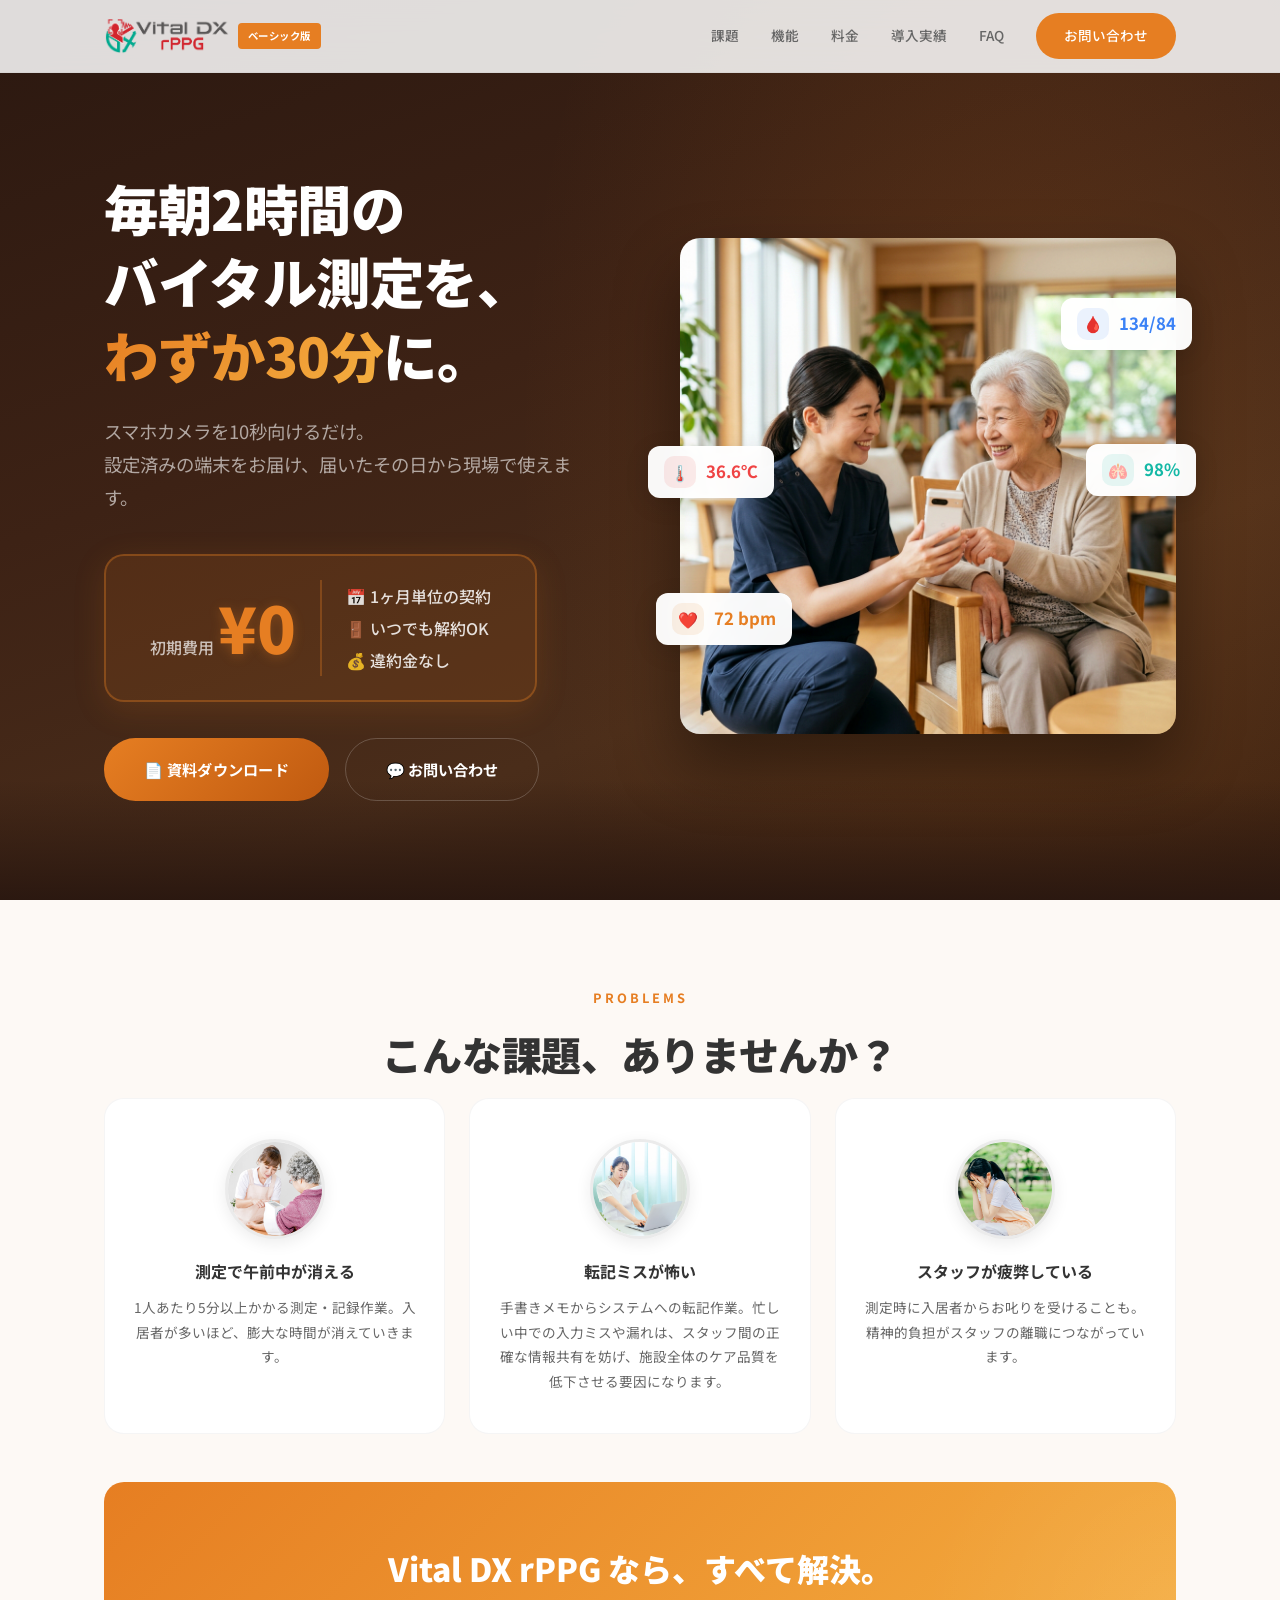
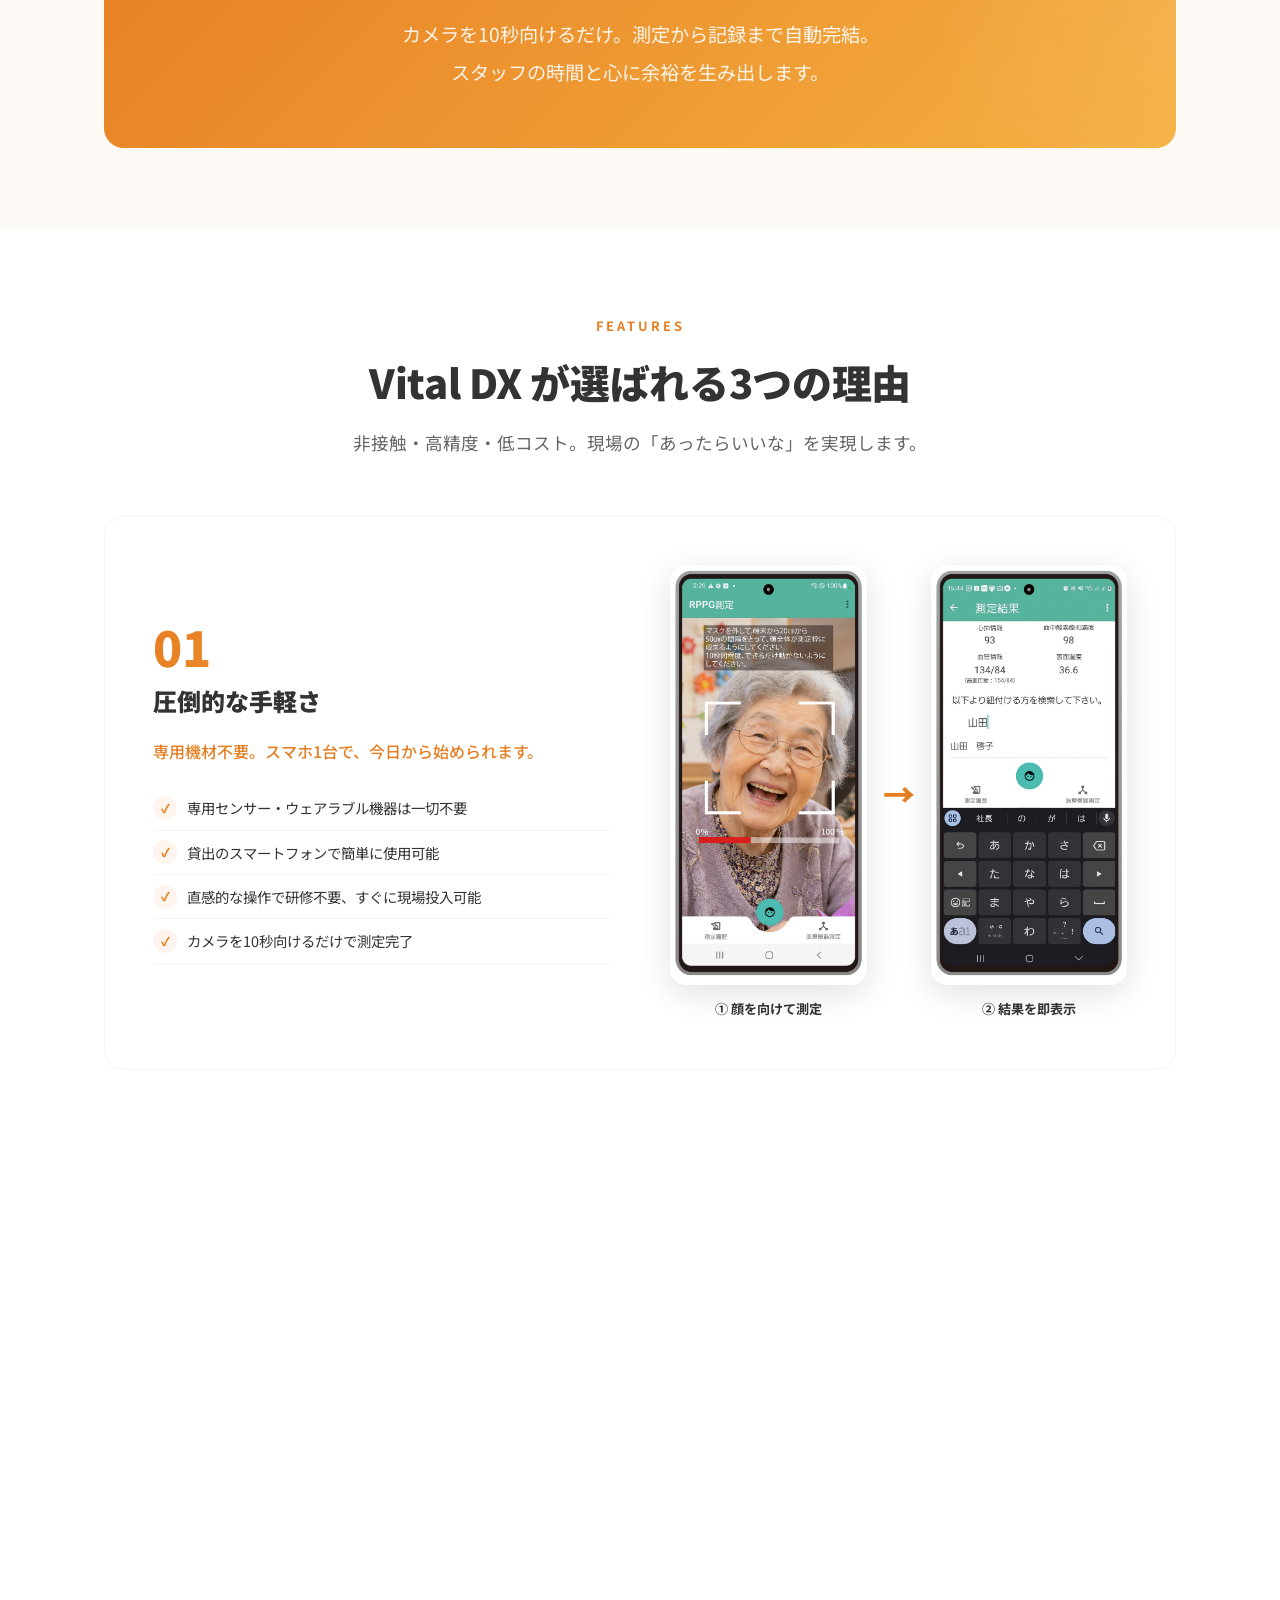
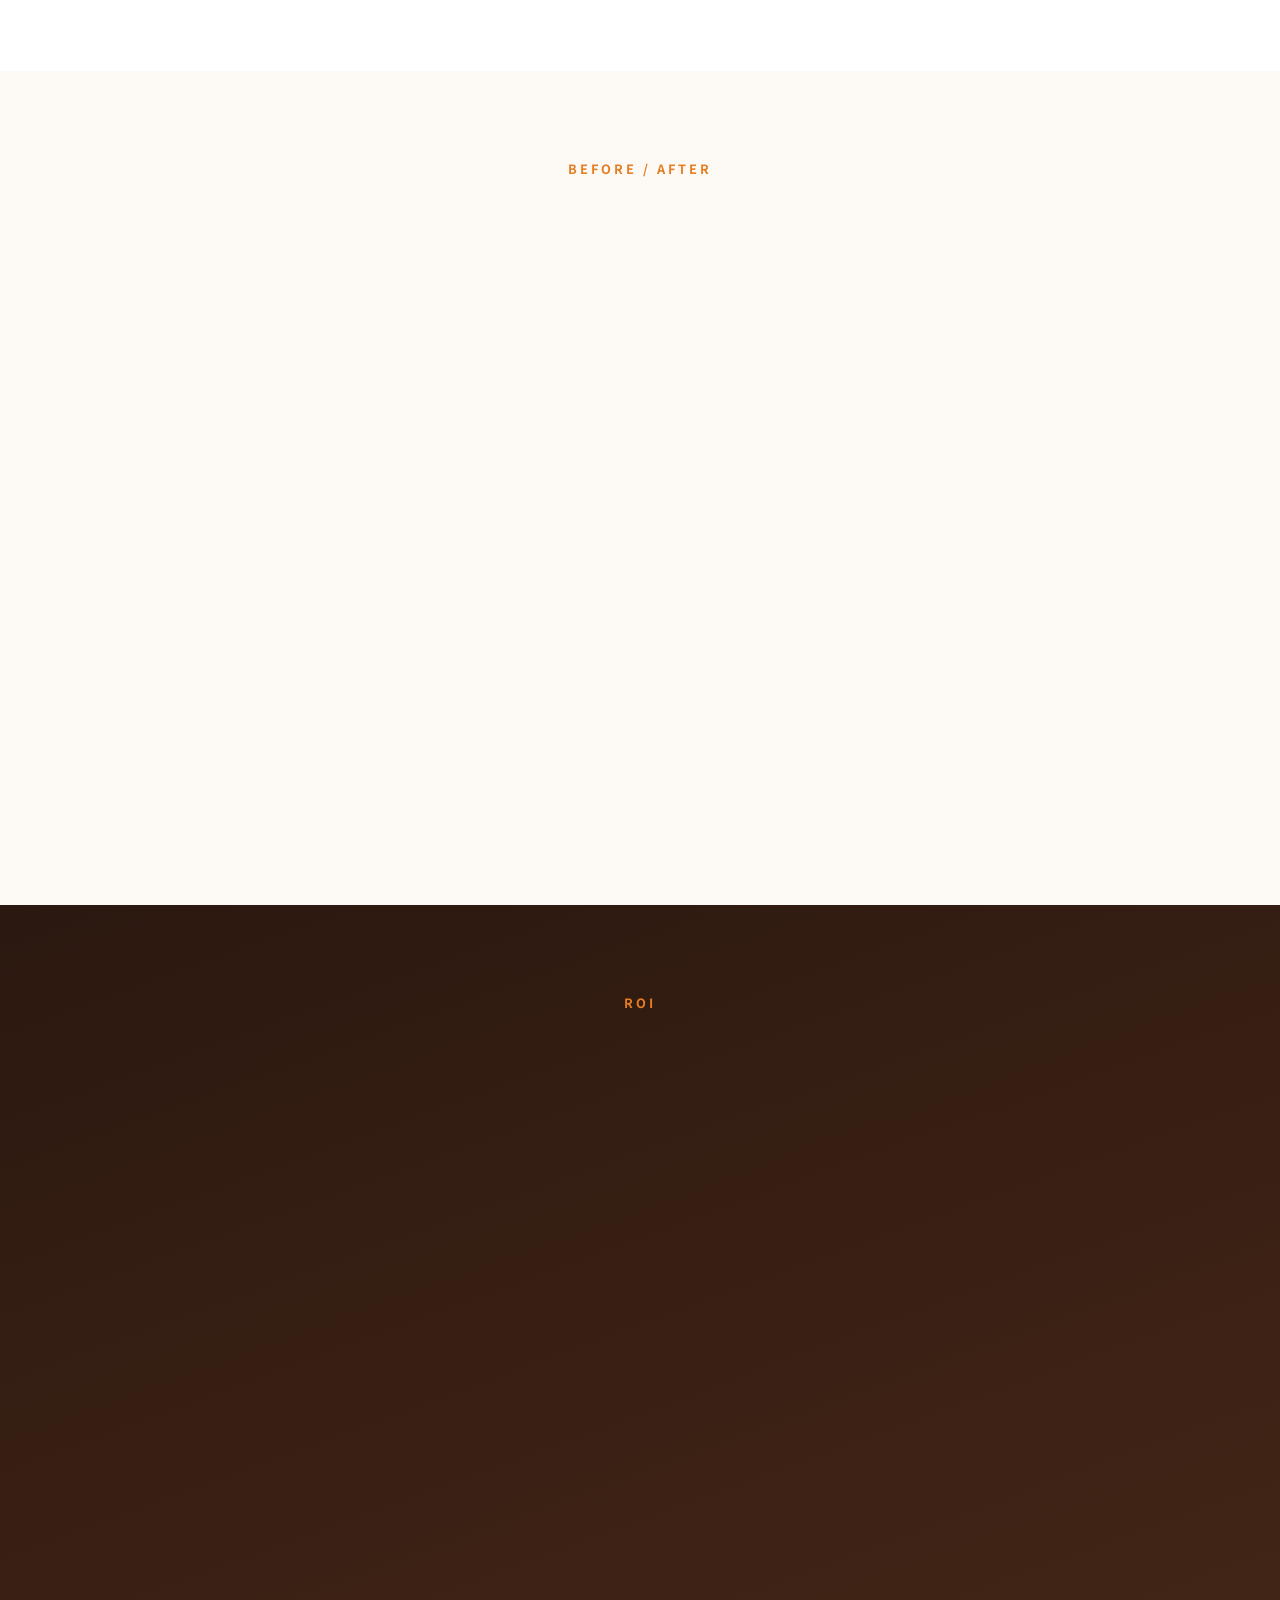
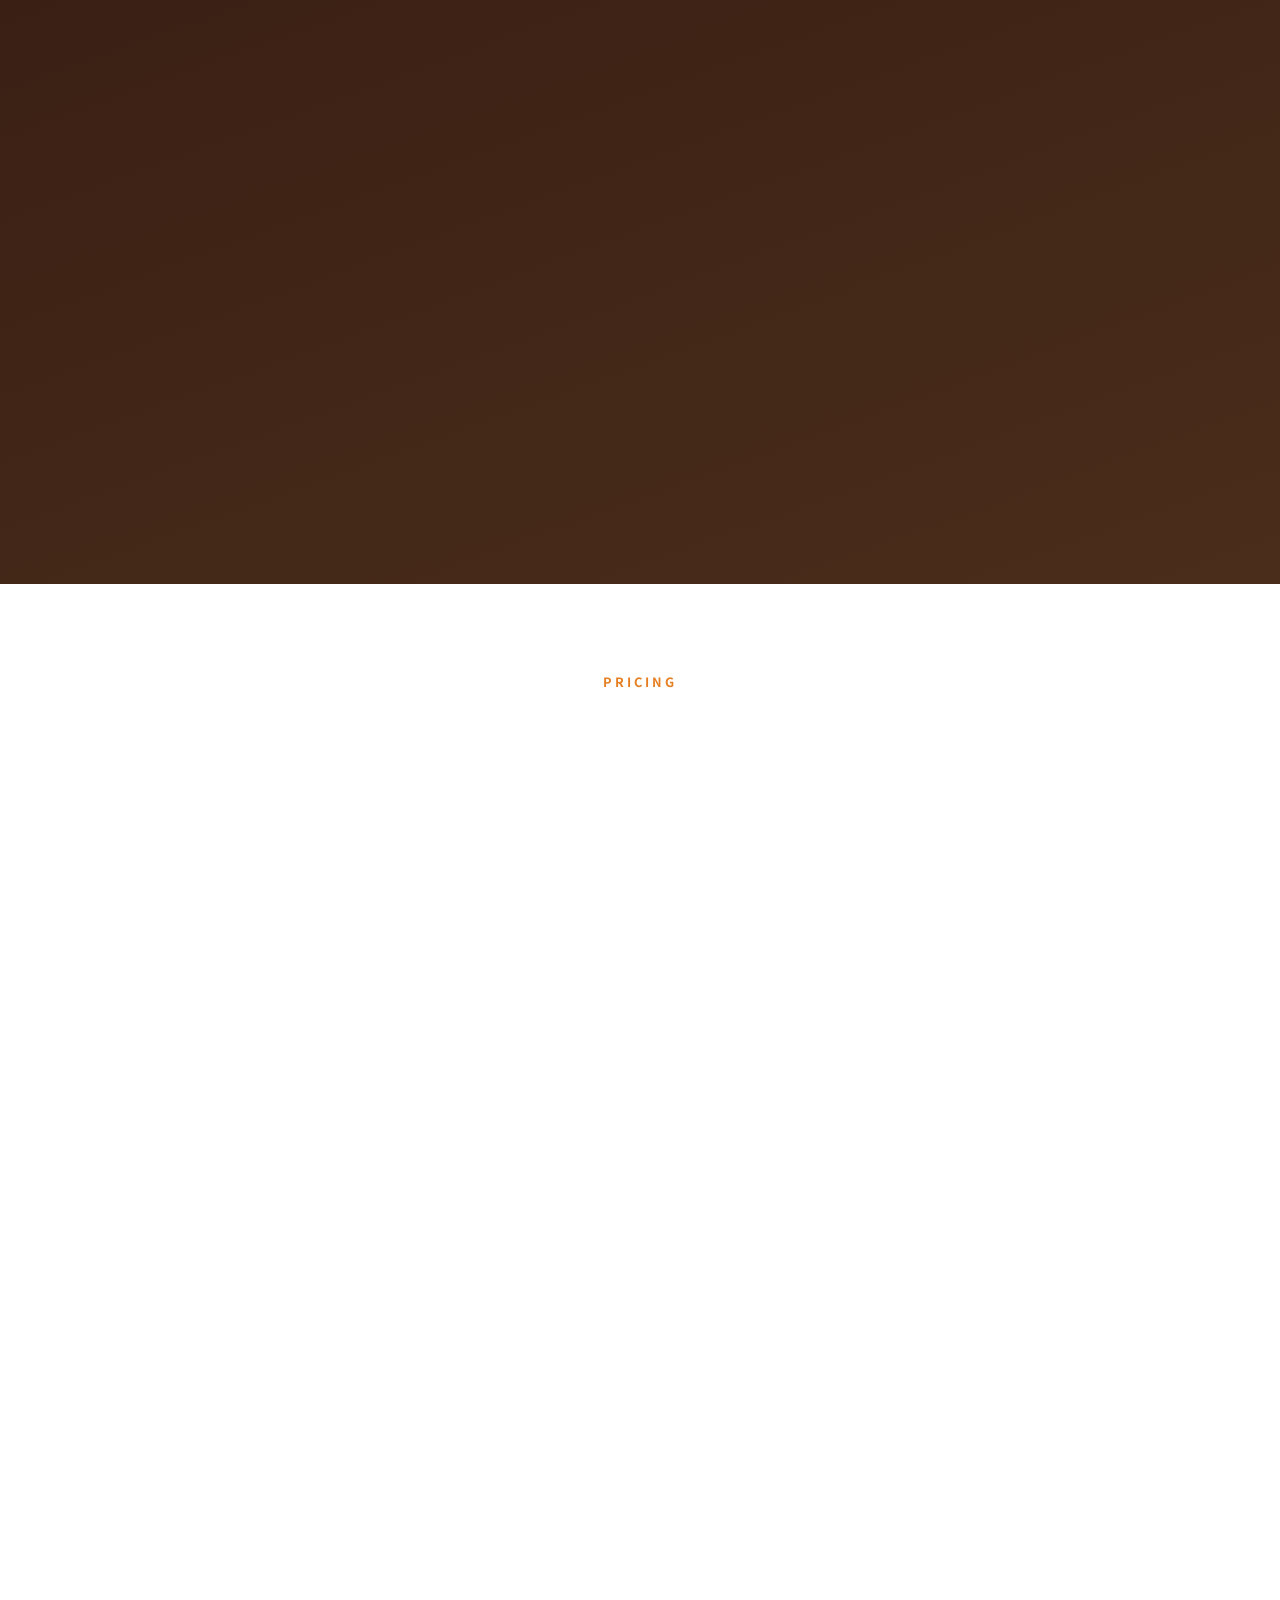
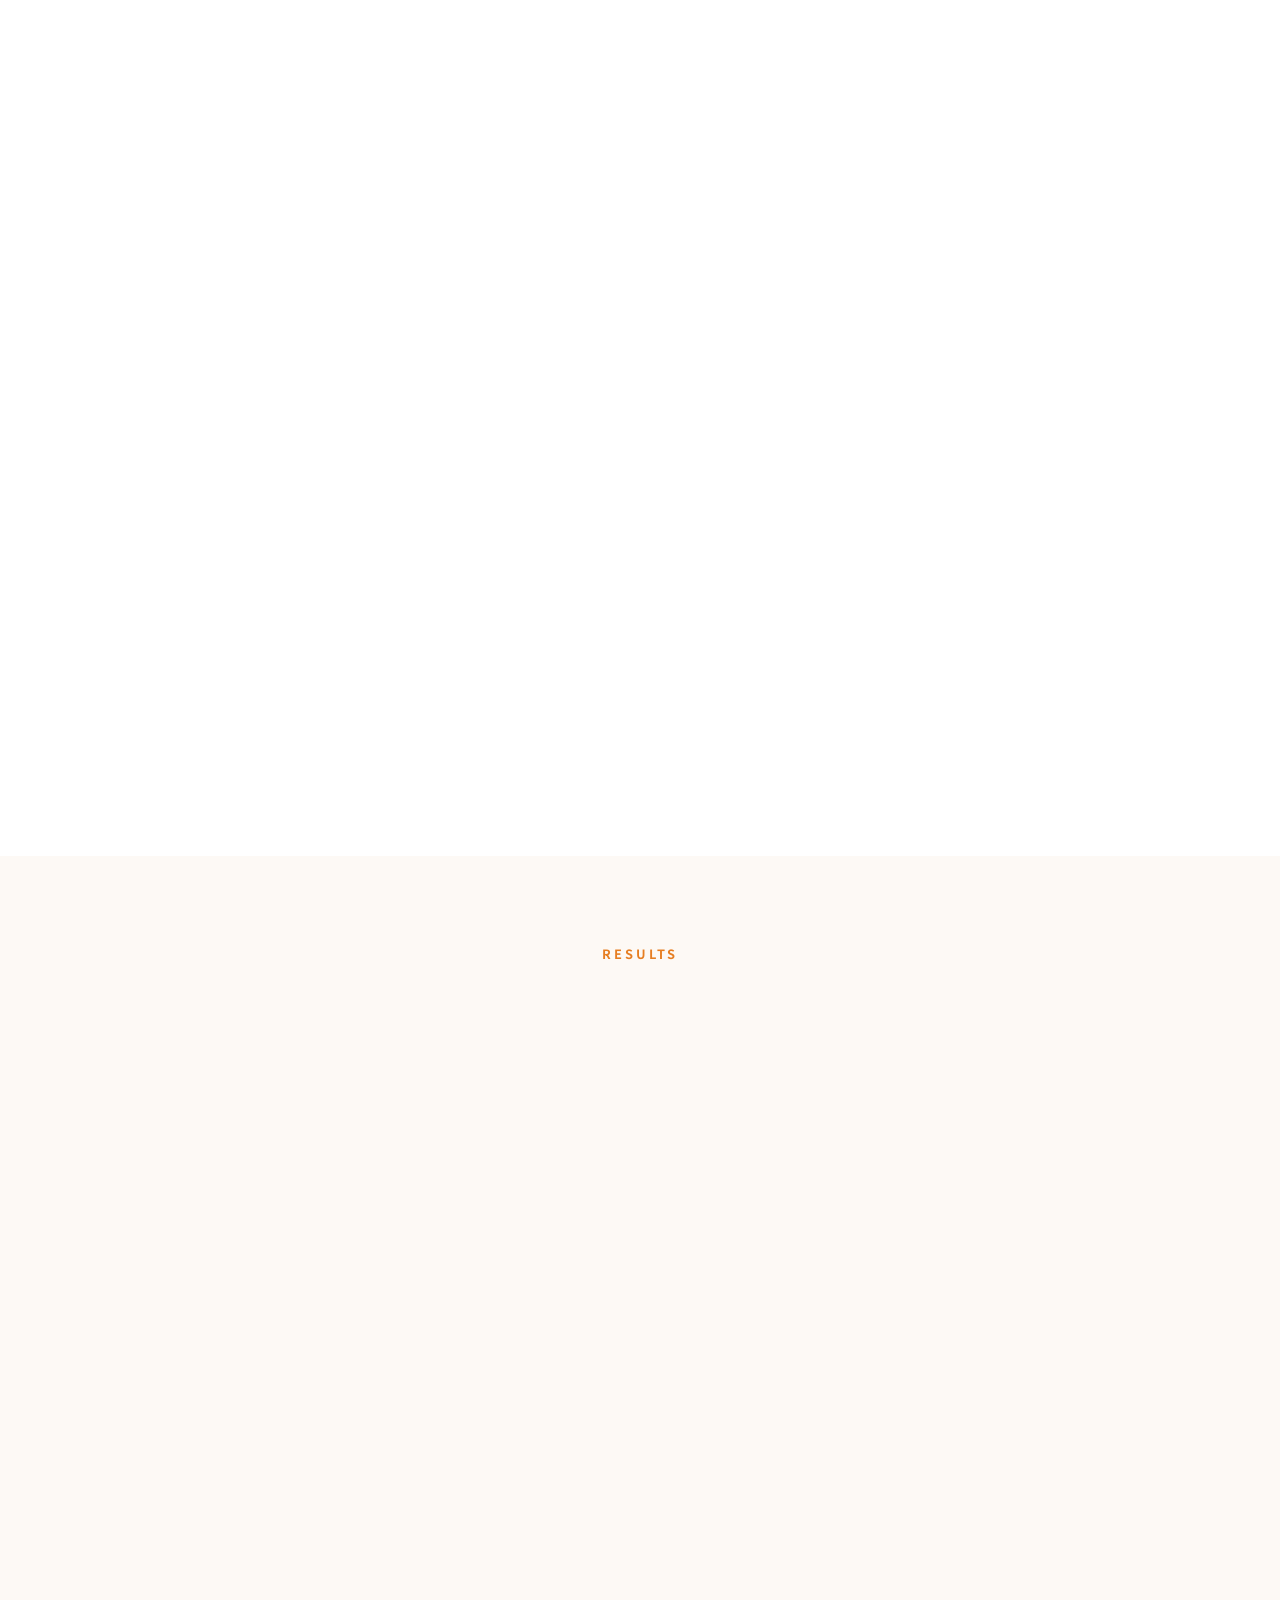
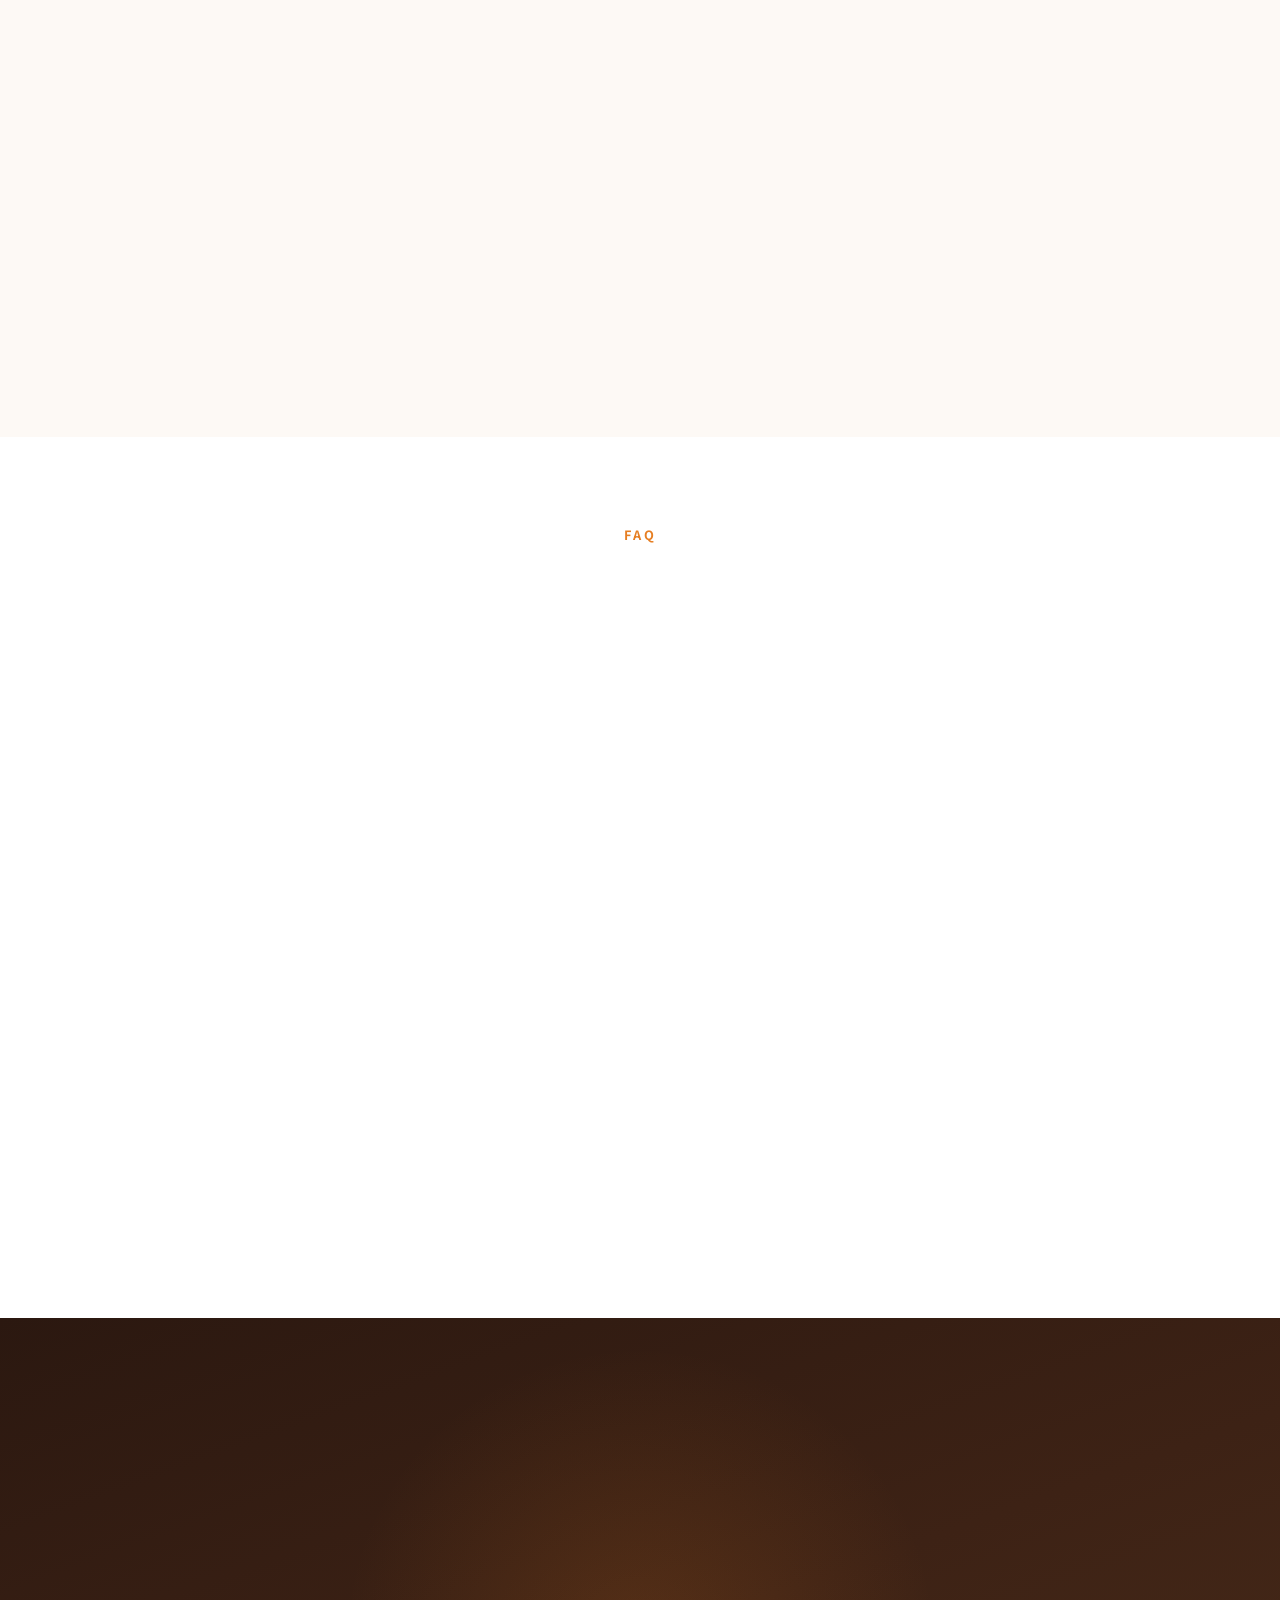
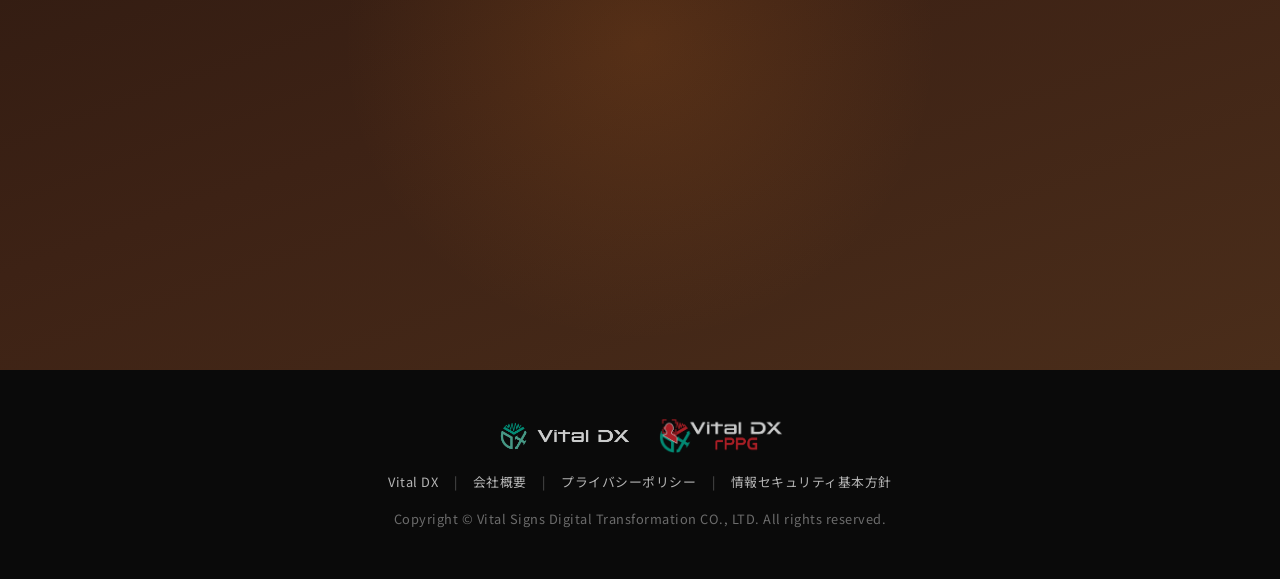
==== campaign-aug/index.html @ 4c849ab7 "Add files via upload" ====
<!DOCTYPE html>
<html lang="ja">

<head>
  <meta charset="UTF-8">
  <meta name="viewport" content="width=device-width, initial-scale=1.0">
  <title>【8月末まで限定】Vital DX rPPG プレミアム版がベーシック価格で使える！</title>
  <meta name="description" content="【期間限定キャンペーン】8月31日まで、初期費用¥0・月額¥28,000でプレミアム版のフル機能が使える！スマホカメラを10秒向けるだけ。バイタルサインの測定・記録を自動化し、介護スタッフの負担を大幅削減。">
  <link rel="stylesheet" href="styles.css">
</head>

<body>

  <!-- ===== Campaign Banner (sticky below header) ===== -->
  <div class="campaign-banner" id="campaignBanner">
    <div class="campaign-banner-inner">
      <div class="campaign-banner-text">
        <span class="campaign-fire">🔥</span>
        <span class="campaign-msg"><strong>【8月末まで限定】</strong>ベーシック版の価格で<em>プレミアム版のフル機能</em>が使える！</span>
      </div>
      <div class="campaign-countdown" id="campaignCountdown">
        <span class="countdown-label">残り</span>
        <div class="countdown-unit"><span class="countdown-num" id="cdDays">00</span><span class="countdown-sub">日</span></div>
        <div class="countdown-unit"><span class="countdown-num" id="cdHours">00</span><span class="countdown-sub">時間</span></div>
        <div class="countdown-unit"><span class="countdown-num" id="cdMinutes">00</span><span class="countdown-sub">分</span></div>
        <div class="countdown-unit"><span class="countdown-num" id="cdSeconds">00</span><span class="countdown-sub">秒</span></div>
      </div>
      <a href="#pricing" class="campaign-banner-cta">詳しく見る →</a>
    </div>
  </div>

  <header class="header" id="header">
    <div class="container">
      <a href="#" class="logo"><img src="../images/logo/VitalDXrPPG-01.png" alt="Vital DX rPPG"
          class="logo-img"><span>ベーシック版</span></a>
      <nav class="nav" id="nav">
        <a href="#pain">課題</a>
        <a href="#features">機能</a>
        <a href="#pricing">料金</a>
        <a href="#results">導入実績</a>
        <a href="#faq">FAQ</a>
        <a href="https://forms.zohopublic.jp/vitaldx0/form/Untitled1/formperma/Fc3cBL9OxPFhltizhFcesuf-1lqNNftc95ltvo6Y7Xc"
          class="btn-nav" target="_blank">お問い合わせ</a>
      </nav>
      <button class="hamburger" id="hamburger" aria-label="メニュー"><span></span><span></span><span></span></button>
    </div>
  </header>

  <section class="hero" id="hero">
    <div class="container">
      <div class="hero-grid">
        <div class="hero-content">
          <!-- ===== Campaign Badge in Hero ===== -->
          <div class="campaign-badge" id="campaignBadge">
            <span class="campaign-badge-label">🎉 期間限定 SPECIAL OFFER</span>
            <span class="campaign-badge-text">8月末まで、<strong>プレミアム版フル機能</strong>が<br>ベーシック価格で使える！</span>
            <span class="campaign-badge-price">初期費用 <strong>¥0</strong> ＋ 月額 <strong>¥28,000</strong></span>
          </div>

          <h1>毎朝2時間の<br>バイタル測定を、<br><em>わずか30分</em>に。</h1>
          <p class="hero-sub">スマホカメラを10秒向けるだけ。<br>設定済みの端末をお届け、届いたその日から現場で使えます。</p>
          <div class="hero-price">
            <div style="text-align:center">
              <span class="label">初期費用</span>
              <span class="amount">¥0</span>
            </div>
            <div style="width:1.5px;align-self:stretch;background:rgba(230,126,34,.3)"></div>
            <div style="font-size:1rem;color:rgba(255,255,255,.85);line-height:2;font-weight:500">
              📅 1ヶ月単位の契約<br>🚪 いつでも解約OK<br>💰 違約金なし
            </div>
          </div>
          <div class="hero-cta">
            <a href="../資料/vdxチラシ(軽).pdf" class="btn-primary" target="_blank">📄 資料ダウンロード</a>
            <a href="https://forms.zohopublic.jp/vitaldx0/form/Untitled1/formperma/Fc3cBL9OxPFhltizhFcesuf-1lqNNftc95ltvo6Y7Xc"
              class="btn-secondary" target="_blank">💬 お問い合わせ</a>
          </div>
        </div>
        <div class="hero-image">
          <img src="../images/hero_v2.png" alt="Vital DX rPPGによる非接触バイタル測定">
          <div class="hero-float f1">
            <div class="icon green">❤️</div>
            <span style="font-size:1.05rem;font-weight:700;color:var(--primary)">72 bpm</span>
          </div>
          <div class="hero-float f2">
            <div class="icon blue">🩸</div>
            <span style="font-size:1.05rem;font-weight:700;color:#3b82f6">134/84</span>
          </div>
          <div class="hero-float f3">
            <div class="icon red">🌡️</div>
            <span style="font-size:1.05rem;font-weight:700;color:#ef4444">36.6℃</span>
          </div>
          <div class="hero-float f4">
            <div class="icon teal">🫁</div>
            <span style="font-size:1.05rem;font-weight:700;color:#14b8a6">98%</span>
          </div>
        </div>
      </div>
    </div>
  </section>

  <section class="section pain" id="pain">
    <div class="container text-center">
      <span class="section-label">PROBLEMS</span>
      <h2 class="section-title fade-in">こんな課題、ありませんか？</h2>
      <div class="pain-cards">
        <div class="pain-card fade-in">
          <div class="pain-img"><img src="../images/problems-busy.jpg" alt="バイタル測定の様子"></div>
          <h3>測定で午前中が消える</h3>
          <p>1人あたり5分以上かかる測定・記録作業。入居者が多いほど、膨大な時間が消えていきます。</p>
        </div>
        <div class="pain-card fade-in">
          <div class="pain-img"><img src="../images/problems-records.jpg" alt="記録作業の様子"></div>
          <h3>転記ミスが怖い</h3>
          <p>手書きメモからシステムへの転記作業。忙しい中での入力ミスや漏れは、スタッフ間の正確な情報共有を妨げ、施設全体のケア品質を低下させる要因になります。</p>
        </div>
        <div class="pain-card fade-in">
          <div class="pain-img"><img src="../images/problems-burnout.jpg" alt="スタッフの疲弊" style="object-position:45% 35%">
          </div>
          <h3>スタッフが疲弊している</h3>
          <p>測定時に入居者からお叱りを受けることも。精神的負担がスタッフの離職につながっています。</p>
        </div>
      </div>
      <div class="solution-box fade-in">
        <h3>Vital DX rPPG なら、すべて解決。</h3>
        <p>カメラを10秒向けるだけ。測定から記録まで自動完結。<br>スタッフの時間と心に余裕を生み出します。</p>
      </div>
    </div>
  </section>

  <section class="section" id="features">
    <div class="container">
      <div class="text-center">
        <span class="section-label">FEATURES</span>
        <h2 class="section-title fade-in">Vital DX が選ばれる3つの理由</h2>
        <p class="section-desc fade-in">非接触・高精度・低コスト。現場の「あったらいいな」を実現します。</p>
      </div>
      <div class="feature-detail fade-in">
        <div class="feature-detail-content">
          <div class="feature-num">01</div>
          <h3>圧倒的な手軽さ</h3>
          <p class="feature-lead">専用機材不要。スマホ1台で、今日から始められます。</p>
          <ul class="feature-list">
            <li>専用センサー・ウェアラブル機器は一切不要</li>
            <li>貸出のスマートフォンで簡単に使用可能</li>
            <li>直感的な操作で研修不要、すぐに現場投入可能</li>
            <li>カメラを10秒向けるだけで測定完了</li>
          </ul>
        </div>
        <div class="feature-detail-image">
          <div class="app-flow">
            <div class="app-flow-step">
              <img src="../images/f_vdxrppg_ui-01.jpg" alt="Vital DX rPPG 測定中画面" class="app-screenshot">
              <span class="app-flow-label">① 顔を向けて測定</span>
            </div>
            <div class="app-flow-arrow">→</div>
            <div class="app-flow-step">
              <img src="../images/f_vdxrppg_ui-03.jpg" alt="Vital DX rPPG 測定結果画面" class="app-screenshot">
              <span class="app-flow-label">② 結果を即表示</span>
            </div>
          </div>
        </div>
      </div>
      <div class="features-sub-grid fade-in">
        <div class="feature-sub-card">
          <div class="feature-num">02</div>
          <h3>高精度なAI解析</h3>
          <p class="feature-lead">最先端rPPG技術で非接触バイタル測定を実現</p>
          <div class="feature-tags">
            <span class="tag">rPPG技術</span>
            <span class="tag">心拍数</span>
            <span class="tag">血圧</span>
            <span class="tag">SpO2</span>
          </div>
          <p class="feature-sub-text">カメラで撮影した顔の微細な色変化をAIが解析し、心拍数・血圧・SpO2・呼吸数を高精度に算出。接触型デバイスに匹敵する精度を、カメラだけで実現します。</p>
        </div>
        <div class="feature-sub-card">
          <div class="feature-num">03</div>
          <h3>初期費用コスト ¥0〜</h3>
          <p class="feature-lead">稟議不要・簡単導入で、リスクなくDX化</p>
          <div class="feature-tags">
            <span class="tag">初期費用¥0</span>
            <span class="tag">稟議不要</span>
            <span class="tag">最短翌営業導入</span>
          </div>
          <p class="feature-sub-text">ベーシック版は初期費用¥0、月額¥28,000/ライセンス。高額な機器投資や複雑な導入プロセスは不要。機器が届いたその日から使用が可能です。</p>
        </div>
      </div>
      <div class="section-cta fade-in">
        <a href="../資料/vdxチラシ(軽).pdf" class="btn-primary" target="_blank">📄 資料ダウンロード</a>
      </div>
    </div>
  </section>

  <section class="section before-after" id="before-after">
    <div class="container">
      <div class="text-center">
        <span class="section-label">BEFORE / AFTER</span>
        <h2 class="section-title fade-in">導入で、現場はこう変わる</h2>
        <p class="section-desc fade-in">午前中のスケジュールが劇的に改善。生まれた時間を、入居者のケアに。</p>
      </div>
      <div class="gantt-section fade-in" id="ganttSection">
        <div class="gantt-block">
          <div class="gantt-label gantt-label-before" id="ganttLabel">❌ 導入前</div>
          <div class="gantt-chart">
            <div class="gantt-timeline">
              <span>7:00</span><span>8:00</span><span>9:00</span><span>10:00</span><span>11:00</span><span>12:00</span>
            </div>
            <div class="gantt-row"><span class="gantt-name">Aさん</span>
              <div class="gantt-bars">
                <div class="gantt-bar vital anim-bar" data-before-left="10" data-before-width="24" data-after-left="10"
                  data-after-width="6">バイタルサイン<br>測定</div>
                <div class="gantt-bar other anim-bar" data-before-left="36" data-before-width="20" data-after-left="18"
                  data-after-width="20">口腔ケア</div>
                <div class="gantt-bar rec anim-bar" data-before-left="58" data-before-width="22" data-after-left="40"
                  data-after-width="22">レクレーション</div>
                <div class="gantt-bar desk anim-bar" data-before-left="82" data-before-width="16" data-after-left="64"
                  data-after-width="10">記録</div>
                <div class="gantt-bar qol anim-bar effect-bar" data-before-left="76" data-before-width="0"
                  data-after-left="76" data-after-width="24">時間創出</div>
              </div>
            </div>
            <div class="gantt-row"><span class="gantt-name">Bさん</span>
              <div class="gantt-bars">
                <div class="gantt-bar vital anim-bar" data-before-left="6" data-before-width="28" data-after-left="6"
                  data-after-width="6">バイタルサイン<br>測定</div>
                <div class="gantt-bar other anim-bar" data-before-left="36" data-before-width="24" data-after-left="14"
                  data-after-width="24">入浴介助</div>
                <div class="gantt-bar rec anim-bar" data-before-left="62" data-before-width="20" data-after-left="40"
                  data-after-width="22">レクレーション</div>
                <div class="gantt-bar desk anim-bar" data-before-left="84" data-before-width="14" data-after-left="64"
                  data-after-width="10">申送り</div>
                <div class="gantt-bar qol anim-bar effect-bar" data-before-left="76" data-before-width="0"
                  data-after-left="76" data-after-width="24">時間創出</div>
              </div>
            </div>
            <div class="gantt-row"><span class="gantt-name">Cさん</span>
              <div class="gantt-bars">
                <div class="gantt-bar vital anim-bar" data-before-left="14" data-before-width="26" data-after-left="14"
                  data-after-width="6">バイタルサイン<br>測定</div>
                <div class="gantt-bar other anim-bar" data-before-left="42" data-before-width="18" data-after-left="22"
                  data-after-width="18">処置</div>
                <div class="gantt-bar rec anim-bar" data-before-left="62" data-before-width="20" data-after-left="42"
                  data-after-width="22">見守り</div>
                <div class="gantt-bar desk anim-bar" data-before-left="84" data-before-width="14" data-after-left="66"
                  data-after-width="10">記録</div>
                <div class="gantt-bar qol anim-bar effect-bar" data-before-left="78" data-before-width="0"
                  data-after-left="78" data-after-width="22">時間創出</div>
              </div>
            </div>
          </div>
          <div class="gantt-effects" id="ganttEffects">
            <div class="gantt-effect effect1">
              <span class="effect-icon">⏱️</span>
              <span class="effect-label">効果①</span>
              <span class="effect-text">測定時間を大幅短縮<br>5分 → わずか10秒</span>
            </div>
            <div class="gantt-effect effect2">
              <span class="effect-icon">💡</span>
              <span class="effect-label">効果②</span>
              <span class="effect-text">業務の前倒しによる新たな<br>業務時間を創出</span>
            </div>
            <div class="gantt-effect effect3">
              <span class="effect-icon">🕐</span>
              <span class="effect-label">効果③</span>
              <span class="effect-text">ゆとりあるケアで<br>双方のQOL向上</span>
            </div>
          </div>
        </div>
      </div>
      <div class="gantt-legend fade-in">
        <span><i class="dot vital"></i>バイタルサイン測定（従来）</span>
        <span><i class="dot vital-after"></i>非接触測定（導入後）</span>
        <span><i class="dot other"></i>ケア業務</span>
        <span><i class="dot rec"></i>レクレーション・見守り</span>
        <span><i class="dot qol"></i>新たな業務時間の創出</span>
      </div>
    </div>
  </section>

  <section class="section roi-section" id="roi">
    <div class="container">
      <div class="text-center">
        <span class="section-label">ROI</span>
        <h2 class="section-title fade-in">導入したその月から、元が取れる。</h2>
        <p class="section-desc fade-in">初期費用¥0。月額コストを上回る削減効果が、初月から生まれます。</p>
      </div>

      <div class="roi-chart-block fade-in">
        <h3 class="roi-chart-heading">導入効果のメリット 〜工数・コスト削減〜 <small>（30名規模の施設の場合　※価格はすべて税抜きです）</small></h3>

        <div class="roi-chart-layout">
          <div class="roi-bar-group">
            <div class="roi-bar-label">導入前</div>
            <div class="roi-bar roi-bar-before" style="height:260px">
              <div class="roi-bar-segment seg-vital" style="flex:5">
                <span>バイタルサイン測定</span>
                <strong>2時間</strong>
              </div>
              <div class="roi-bar-segment seg-record" style="flex:1.5">
                <span>記録・入力</span>
              </div>
            </div>
            <div class="roi-bar-total">計 約2.5時間</div>
          </div>

          <div class="roi-chart-center">
            <div class="roi-reduction-badge">
              <span class="roi-reduction-sub">業務時間</span>
              <span class="roi-reduction-num"><span class="count-up" data-target="75">0</span><small>%</small></span>
              <span class="roi-reduction-text">短縮!!</span>
            </div>
            <div class="roi-chart-arrow">
              <svg width="80" height="24" viewBox="0 0 80 24">
                <path d="M0 12h68l-8-8M68 12l-8 8" fill="none" stroke="var(--primary)" stroke-width="2.5"
                  stroke-linecap="round" stroke-linejoin="round" />
              </svg>
            </div>
          </div>

          <div class="roi-bar-group">
            <div class="roi-bar-label roi-bar-label-after">導入後</div>
            <div class="roi-bar roi-bar-after" style="height:65px">
              <div class="roi-bar-segment seg-vital-after">
                <strong>30分</strong>
              </div>
            </div>
            <div class="roi-bar-total roi-bar-total-after">計 約30分</div>
          </div>

          <div class="roi-chart-features">
            <div class="roi-feature-point">
              <span class="roi-fp-num">効果1</span>
              <span class="roi-fp-text">1人あたりの測定時間<br><strong>5分 → わずか10秒</strong></span>
            </div>
            <div class="roi-feature-point">
              <span class="roi-fp-num">効果2</span>
              <span class="roi-fp-text">記録・入力作業を自動化<br><strong>手書き・転記が不要に</strong></span>
            </div>
            <div class="roi-feature-point">
              <span class="roi-fp-num">効果3</span>
              <span class="roi-fp-text">年間の削減時間<br><strong><span class="count-up"
                    data-target="548">0</span>時間</strong>（1日90分×365日）</span>
            </div>
          </div>
        </div>

        <div class="roi-cost-divider"></div>
        <h4 class="roi-cost-heading">💰 月額コストの比較</h4>
        <div class="roi-cost-layout">
          <div class="roi-cost-bar-group">
            <div class="roi-cost-tag roi-cost-tag-before">導入前</div>
            <div class="roi-cost-bar roi-cost-before">
              <div class="roi-cost-fill" style="width:100%">
                <span>バイタルサイン測定の人件費</span>
              </div>
              <div class="roi-cost-amount" style="color:#fff;"><strong style="color:#fff;">月額 約91,000</strong>円</div>
            </div>
          </div>
          <div class="roi-cost-bar-group">
            <div class="roi-cost-tag roi-cost-tag-after">導入後</div>
            <div class="roi-cost-bar roi-cost-after">
              <div class="roi-cost-fill"
                style="width:47%;background:linear-gradient(135deg,#F5B041,#F0A050);border-radius:8px 0 0 8px;">
                <span>ライセンス</span>
              </div>
              <div class="roi-cost-fill"
                style="width:15%;background:linear-gradient(135deg,#ef4444,#dc2626);border-radius:0;">
                <span>人件費</span>
              </div>
              <div class="roi-cost-amount">月額 約<strong>43,000</strong>円</div>
            </div>
          </div>
          <p style="font-size:.75rem;color:var(--text-light);margin-top:4px;margin-bottom:0;padding-left:76px;">
            ※1ライセンス＝端末1台分</p>
          <div class="roi-cost-result">
            <span class="roi-cost-result-label">毎月の削減額</span>
            <span class="roi-cost-result-num">約<span class="count-up"
                data-target="48">0</span>,000円<small>おトク</small></span>
            <span class="roi-cost-result-sub">年間換算 約57万円の削減効果</span>
          </div>

        </div>
      </div>

    </div>
  </section>

  <section class="section" id="pricing">
    <div class="container text-center">
      <span class="section-label">PRICING</span>
      <h2 class="section-title fade-in">料金プラン</h2>
      <p class="section-desc fade-in">初期費用¥0・年間縛りなし。1ヶ月単位の契約で、リスクなく始められます。<br><span
          style="font-size:14px;">（※価格はすべて税抜きです）</span></p>
      <div class="pricing-grid">
        <div class="price-card recommended fade-in">
          <div class="price-badge">おすすめ・まずはここから</div>
          <h3>ベーシック版</h3>
          <p class="subtitle">簡単導入・稟議不要</p>
          <div class="price">¥0<small> / 初期費用</small></div>
          <p class="monthly">月額 ¥28,000<small style="font-weight:400;color:var(--text-light)"> /ライセンス</small></p>
          <p style="font-size:9px;color:var(--text-light);margin-top:-20px;margin-bottom:16px;">
            ※表示価格は、2026年12月まで適用される1ライセンスあたりの特別価格です。</p>
          <ul>
            <li>非接触バイタル測定（基本機能）</li>
            <li>手軽な導入で最短翌営業で導入</li>
            <li>スマホアプリで簡単操作</li>
            <li class="disabled">導入支援・サポート<span class="option-tag">オプション</span></li>
            <li class="disabled">介護記録ソフト連携<span class="option-tag">オプション</span></li>
            <li class="disabled">異常時通知（LINE等）<span class="option-tag">オプション</span></li>
            <li class="disabled">CSVダウンロード<span class="option-tag">オプション</span></li>
            <li class="disabled">データ保存・測定回数<span class="limit-tag">上限あり</span></li>
            <li class="disabled">月末レポート郵送<span class="option-tag" style="background:#0d9488;color:#fff;">プレミアム版限定</span>
            </li>
          </ul>
          <div class="contract-note basic-note">
            <p>🔓 年間縛りなし ｜ 📅 1ヶ月単位 ｜ 🚪 いつでも解約OK ｜ 💰 違約金なし</p>
          </div>
          <a href="https://forms.zohopublic.jp/vitaldx0/form/Untitled1/formperma/Fc3cBL9OxPFhltizhFcesuf-1lqNNftc95ltvo6Y7Xc"
            class="btn-primary" target="_blank">お問い合わせ →</a>
        </div>
        <div class="price-card premium fade-in">
          <!-- Campaign badge on premium card -->
          <div class="price-badge premium-badge campaign-price-badge">🔥 8月末まで ベーシック価格で使える！</div>
          <h3>プレミアム版</h3>
          <p class="subtitle">導入支援・全機能標準付帯</p>
          <div class="price campaign-price-highlight">
            <span class="price-original">¥700,000</span>
            <span class="price-campaign">¥0</span><small> / 初期費用</small>
          </div>
          <p class="monthly campaign-monthly-highlight">
            <span class="monthly-original">月額 応相談</span>
            <span class="monthly-campaign">月額 ¥28,000</span>
            <small style="font-weight:400;color:var(--text-light)"> /ライセンス</small>
          </p>
          <p style="font-size:9px;color:#ef4444;margin-top:-20px;margin-bottom:16px;font-weight:700;">
            ※8月末までの期間限定価格です。</p>
          <ul>
            <li>非接触バイタル測定（フル機能）</li>
            <li class="highlight-feature">専任担当によるVIP導入支援</li>
            <li class="highlight-feature">介護記録ソフト連携 標準付帯</li>
            <li class="highlight-feature">異常時通知（LINE等）標準付帯</li>
            <li class="highlight-feature">CSVダウンロード 標準付帯</li>
            <li class="highlight-feature">CDC機能 標準付帯</li>
            <li class="highlight-feature">データ保存 永久・無制限</li>
            <li class="highlight-feature">測定回数 無制限</li>
            <li class="highlight-feature"
              style="border:2px solid #0d9488;border-radius:8px;padding:8px 12px;background:rgba(13,148,136,.08);">
              月末レポート郵送<span class="option-tag" style="background:#0d9488;color:#fff;">プレミアム版限定</span></li>
          </ul>
          <div class="contract-note premium-note campaign-note">
            <p>🔥 8月末まで限定！ベーシック価格で全機能が使える ｜ 📅 1ヶ月単位 ｜ 🚪 いつでも解約OK</p>
          </div>
          <a href="https://forms.zohopublic.jp/vitaldx0/form/Untitled1/formperma/Fc3cBL9OxPFhltizhFcesuf-1lqNNftc95ltvo6Y7Xc"
            class="btn-primary campaign-premium-btn" target="_blank">🔥 キャンペーン価格で申し込む →</a>
        </div>
      </div>

      <h3 class="steps-title fade-in">かんたん3ステップで導入</h3>
      <div class="steps fade-in">
        <div class="step">
          <div class="step-icon">📝</div>
          <div class="step-num-sub">STEP 1</div>
          <h4>お申し込み</h4>
          <p>Webフォームから<br>最短1分で完了</p>
        </div>
        <div class="step-arrow">→</div>
        <div class="step">
          <div class="step-icon">📦</div>
          <div class="step-num-sub">STEP 2</div>
          <h4>機器の到着</h4>
          <p>決済後に設定済みの端末を<br>お届け</p>
        </div>
        <div class="step-arrow">→</div>
        <div class="step">
          <div class="step-icon">🚀</div>
          <div class="step-num-sub">STEP 3</div>
          <h4>即日開始</h4>
          <p>届いたその日から<br>すぐ使える</p>
        </div>
      </div>
    </div>
  </section>

  <section class="section results" id="results">
    <div class="container">
      <div class="text-center">
        <span class="section-label">RESULTS</span>
        <h2 class="section-title fade-in">導入実績</h2>
        <p class="section-desc fade-in">全国の介護・医療施設で導入が広がっています。</p>
      </div>

      <div class="facility-strip fade-in">
        <div class="facility-pill">
          <span class="pill-location">神奈川県</span>
          <span class="pill-name">認知症治療病棟</span>
          <span class="pill-scale">180床</span>
        </div>
        <div class="facility-pill">
          <span class="pill-location">神奈川県</span>
          <span class="pill-name">病院</span>
          <span class="pill-scale">184床</span>
        </div>
        <div class="facility-pill">
          <span class="pill-location">東京都</span>
          <span class="pill-name">高齢者住宅</span>
          <span class="pill-scale">28名</span>
        </div>
        <div class="facility-pill">
          <span class="pill-location">大分県</span>
          <span class="pill-name">高齢者住宅（4施設）</span>
          <span class="pill-scale">175名</span>
        </div>
        <div class="facility-pill">
          <span class="pill-location">鹿児島県</span>
          <span class="pill-name">介護医療院</span>
          <span class="pill-scale">150床</span>
        </div>
        <div class="facility-pill">
          <span class="pill-location">鹿児島県</span>
          <span class="pill-name">特別老人ホーム</span>
          <span class="pill-scale">70名</span>
        </div>
        <div class="facility-pill">
          <span class="pill-location">沖縄県</span>
          <span class="pill-name">デイサービス</span>
          <span class="pill-scale">31名</span>
        </div>
        <div class="facility-pill pill-more">
          <span class="pill-name">…その他多数</span>
        </div>
      </div>

      <h3 class="section-title text-center fade-in" style="margin-top:80px;margin-bottom:32px">お客様の声</h3>
      <div class="testimonials">
        <div class="testimonial fade-left">
          <blockquote>私たちの病棟では入居者が120名おり、1人の看護師が30名の朝のバイタルサイン測定に2時間以上かかっていました。Vital DX
            rPPG導入後は同じ業務が30分で完了。現場全体の働き方が大きく改善されました。</blockquote>
          <div class="testimonial-author">
            <img src="../images/t_nurse.png" alt="施設担当者" width="48" height="48">
            <div>
              <div class="name">鹿児島県 介護医療院</div>
              <div class="role">150床 / 5ライセンス</div>
            </div>
          </div>
        </div>
        <div class="testimonial fade-right">
          <blockquote>以前は測定時に入居者様からお叱りを受け、精神的に悩む職員もいました。導入後はそのような相談がなくなり、現場としても非常に安心しています。</blockquote>
          <div class="testimonial-author">
            <img src="../images/t_director.png" alt="施設担当者" width="48" height="48">
            <div>
              <div class="name">大分県 高齢者住宅（4施設）</div>
              <div class="role">175名 / 7ライセンス</div>
            </div>
          </div>
        </div>
        <div class="testimonial fade-left">
          <blockquote>導入により測定時間が大幅に短縮され、業務全体の見直しが可能に。職員の業務負荷が軽減され、離職者も減少しました。</blockquote>
          <div class="testimonial-author">
            <img src="../images/t_manager.png" alt="施設担当者" width="48" height="48">
            <div>
              <div class="name">沖縄県 デイサービス</div>
              <div class="role">31名 / 1ライセンス</div>
            </div>
          </div>
        </div>
        <div class="testimonial fade-right">
          <blockquote>予想以上に精度が良く、夜間帯の看護師残業がなくなりました。操作が簡単なため看護補助者が測定を担当し、看護師はより専門性の高い業務に集中できています。</blockquote>
          <div class="testimonial-author">
            <img src="../images/t_chief.png" alt="施設担当者" width="48" height="48">
            <div>
              <div class="name">神奈川県 認知症治療病棟</div>
              <div class="role">180床 / 4ライセンス</div>
            </div>
          </div>
        </div>
      </div>
    </div>
  </section>

  <section class="section" id="faq">
    <div class="container">
      <div class="text-center">
        <span class="section-label">FAQ</span>
        <h2 class="section-title fade-in">よくあるご質問</h2>
      </div>
      <div class="faq-list fade-in">
        <div class="faq-item">
          <div class="faq-q">精度はどうなっているのか？</div>
          <div class="faq-a">
            <p>
              <strong>医療機器のような「医療的な診断」にはご使用いただけませんが、日々の体調変化を把握する「目安」として、十分に実用的な精度を備えています。</strong><br>本システムは、独自のAI（人工知能）が1秒間に約30枚の顔画像を高速処理し、目に見えない微細な血流の変化を捉えてバイタルサインを算出します。「いつもと違う」という体調の変化にいち早く気づくためのツールとして、多くの施設様でご納得のうえ活用いただいております。
            </p>
          </div>
        </div>
        <div class="faq-item">
          <div class="faq-q">録画されたりプライバシーが流出したりしませんか？</div>
          <div class="faq-a">
            <p>
              <strong>映像そのものが保存・録画されることはありませんので、ご安心ください。</strong><br>カメラはあくまで肌の色の変化を読み取るための「センサー」として機能し、測定が終われば映像データは即座に破棄されます。利用者様のプライバシーに配慮した設計となっております。
            </p>
          </div>
        </div>
        <div class="faq-item">
          <div class="faq-q">Vital DX rPPG は医療機器ですか？</div>
          <div class="faq-a">
            <p>
              <strong>いいえ、本製品は医療機器ではございません。</strong><br>診断や治療を目的とした医療機器ではなく、介護現場の業務負担軽減と、日々の健康状態の把握を目的としたシステムです。<br>「測る・書く・入力する」という毎日の工数を劇的に減らしつつ、利用者様の体調変化の「目安」として安全にご活用いただけます。
            </p>
          </div>
        </div>
        <div class="faq-item">
          <div class="faq-q">現在使用している介護記録ソフトと連携して使えますか？</div>
          <div class="faq-a">
            <p>
              <strong>はい、多くの主要な介護記録ソフトと連携可能です。また、弊社の専用アプリ単体でもご利用いただけます。</strong><br>「<a
                href="https://care-data-connect.com/#about_cdc" target="_blank"
                style="color:var(--primary);text-decoration:underline;">ケアデータコネクト</a>」に対応している「ほのぼのNEXT」などの記録ソフトをお使いであれば、測定データを自動で送ることができます。<span
                style="font-size:10px;color:var(--text-light);">（※「ケアデータコネクト」は、株式会社ブライト・ヴィーの登録商標です。）</span><br>万が一、現在お使いのソフトが連携に対応していない場合でも、弊社の専用「Viewerアプリ」だけでバイタルデータの測定・確認を行うことが可能です。「まずは毎日の測定時間を短縮したい」という施設様には、アプリ単体での導入も大変ご好評いただいております。
            </p>
          </div>
        </div>
        <div class="faq-item">
          <div class="faq-q">導入・設定が難しそうで、素人のスタッフには無理では？</div>
          <div class="faq-a">
            <p>
              <strong>操作は非常にシンプルで、特別なIT知識は不要です。</strong><br>貸出のスマートフォンでお顔を10秒間かざすだけで測定が完了します。新人スタッフの方でも、説明書を読まずにその日から使いこなせるほど直感的な操作感を実現しています。
            </p>
          </div>
        </div>
        <div class="faq-item">
          <div class="faq-q">まずは1ヵ月だけの使用も可能ですか？</div>
          <div class="faq-a">
            <p>
              <strong>はい、もちろん可能です。契約期間の縛りは一切ございませんので、1ヶ月単位でご利用いただけます。</strong><br><span
                style="font-size:10px;color:var(--text-light);">（※解約はいつでも可能ですが、料金は1ヶ月単位でのご精算となります。日割り計算はございませんのでご了承ください。）</span><br><br>また、ご活用いただく中で「さらに多くの機能を使いたい」と思われた場合は、上位の「プレミアム版」へスムーズに切り替えることも可能です。まずは手軽に導入できるベーシック版から、ぜひその便利さをご実感ください。
            </p>
          </div>
        </div>
        <div class="faq-item">
          <div class="faq-q">ベーシック版とプレミアム版の違いは何ですか？</div>
          <div class="faq-a">
            <p>
              <strong>ベーシック版は、初期費用が一切かからないスモールスタート向けのプランですが、その分「使い勝手」にいくつかの制限が設けられています。</strong><br>例えば、測定回数やデータの保管期間に上限があるほか、データの一括出力や異常時の自動通知機能がないため、「自分たちでデータを管理する手間」が少し発生します。<br>ただし、「自動通知機能だけ追加したい」「データ出力機能が欲しい」といったご要望には、オプション料金をお支払いいただくことで、必要な機能だけを個別に追加いただけます。<br>これら制限の有無や詳しい違いにつきましては、「<a
                href="#pricing" style="color:var(--primary);text-decoration:underline;">料金プラン</a>」の比較表をご覧ください。
            </p>
          </div>
        </div>
      </div>
    </div>
  </section>

  <!-- ===== Campaign CTA Section ===== -->
  <section class="cta-section cta-campaign" id="cta">
    <div class="container">
      <div class="cta-campaign-badge fade-in">
        <span class="cta-campaign-icon">⏰</span>
        <span>キャンペーンは <strong>8月31日</strong> まで！</span>
      </div>
      <h2 class="section-title fade-in" style="margin-top:16px">今なら、プレミアム版が<br>ベーシック価格で使えます。</h2>
      <p class="section-desc fade-in">初期費用¥0・月額¥28,000で、導入支援・全機能が標準付帯。<br>この機会をお見逃しなく。</p>
      <div class="cta-countdown fade-in" id="ctaCountdown">
        <span class="cta-countdown-label">キャンペーン終了まで</span>
        <div class="cta-countdown-timer">
          <div class="cta-cd-unit"><span class="cta-cd-num" id="ctaDays">00</span><span class="cta-cd-sub">日</span></div>
          <span class="cta-cd-sep">:</span>
          <div class="cta-cd-unit"><span class="cta-cd-num" id="ctaHours">00</span><span class="cta-cd-sub">時間</span></div>
          <span class="cta-cd-sep">:</span>
          <div class="cta-cd-unit"><span class="cta-cd-num" id="ctaMinutes">00</span><span class="cta-cd-sub">分</span></div>
          <span class="cta-cd-sep">:</span>
          <div class="cta-cd-unit"><span class="cta-cd-num" id="ctaSeconds">00</span><span class="cta-cd-sub">秒</span></div>
        </div>
      </div>
      <div class="cta-buttons fade-in">
        <a href="../資料/vdxチラシ(軽).pdf" class="btn-primary" style="font-size:1.05rem;padding:20px 52px" target="_blank">📄
          資料ダウンロード</a>
        <a href="https://forms.zohopublic.jp/vitaldx0/form/Untitled1/formperma/Fc3cBL9OxPFhltizhFcesuf-1lqNNftc95ltvo6Y7Xc"
          class="btn-secondary" style="font-size:1.05rem;padding:20px 52px" target="_blank">💬 今すぐ相談する</a>
      </div>
    </div>
  </section>

  <footer class="footer">
    <div class="container">
      <div style="margin-bottom:16px;display:flex;justify-content:center;align-items:center;gap:24px;">
        <a href="https://vital-dx.com/" target="_blank"><img src="../images/logo/vitaldx_banner_white.png" alt="Vital DX"
            style="height:36px;opacity:.8;"></a>
        <a href="#hero"><img src="../images/logo/VitalDXrPPGvwhite--05.png" alt="Vital DX rPPG"
            style="height:36px;opacity:.8;"></a>
      </div>
      <div style="margin-bottom:12px;font-size:.8rem;">
        <a href="https://vital-dx.com/" target="_blank"
          style="color:rgba(255,255,255,.7);text-decoration:none;margin:0 12px;">Vital DX</a>
        <span style="color:rgba(255,255,255,.3);">|</span>
        <a href="https://vital-dx.com/company.html" target="_blank"
          style="color:rgba(255,255,255,.7);text-decoration:none;margin:0 12px;">会社概要</a>
        <span style="color:rgba(255,255,255,.3);">|</span>
        <a href="https://vital-dx.com/privacy-policy.html" target="_blank"
          style="color:rgba(255,255,255,.7);text-decoration:none;margin:0 12px;">プライバシーポリシー</a>
        <span style="color:rgba(255,255,255,.3);">|</span>
        <a href="https://vital-dx.com/security.html" target="_blank"
          style="color:rgba(255,255,255,.7);text-decoration:none;margin:0 12px;">情報セキュリティ基本方針</a>
      </div>
      <p>Copyright &copy; Vital Signs Digital Transformation CO., LTD. All rights reserved.</p>
    </div>
  </footer>

  <script src="script.js"></script>
</body>

</html>
---- campaign-aug/styles.css ----
@import url('https://fonts.googleapis.com/css2?family=Noto+Sans+JP:wght@300;400;500;700;900&display=swap');

:root {
    --primary: #E67E22;
    --primary-light: #F0A050;
    --primary-dark: #C05A10;
    --text: #333;
    --text-light: #666;
    --white: #fff;
    --bg: #fdf9f5;
    --bg-dark: #2b1810;
    --shadow: 0 8px 32px rgba(0, 0, 0, .08);
    --shadow-lg: 0 16px 48px rgba(0, 0, 0, .12);
    --r: 20px
}

*,
*::before,
*::after {
    box-sizing: border-box;
    margin: 0;
    padding: 0
}

html {
    scroll-behavior: smooth
}

body {
    font-family: 'Noto Sans JP', sans-serif;
    font-size: 17px;
    color: var(--text);
    line-height: 1.9;
    overflow-x: hidden
}

img {
    max-width: 100%;
    height: auto;
    display: block
}

a {
    text-decoration: none;
    color: inherit
}

ul {
    list-style: none
}

.container {
    max-width: 1120px;
    margin: 0 auto;
    padding: 0 24px
}

.fade-in {
    opacity: 0;
    transform: translateY(32px);
    transition: opacity .8s cubic-bezier(.4, 0, .2, 1), transform .8s cubic-bezier(.4, 0, .2, 1)
}

.fade-in.visible {
    opacity: 1;
    transform: none
}

.fade-left {
    opacity: 0;
    transform: translateX(-40px);
    transition: opacity .8s, transform .8s
}

.fade-left.visible {
    opacity: 1;
    transform: none
}

.fade-right {
    opacity: 0;
    transform: translateX(40px);
    transition: opacity .8s, transform .8s
}

.fade-right.visible {
    opacity: 1;
    transform: none
}

/* Header */
.header {
    position: fixed;
    top: 0;
    left: 0;
    width: 100%;
    z-index: 100;
    background: rgba(255, 255, 255, .85);
    backdrop-filter: blur(20px);
    -webkit-backdrop-filter: blur(20px);
    border-bottom: 1px solid rgba(0, 0, 0, .04);
    transition: box-shadow .3s
}

.header.scrolled {
    box-shadow: 0 1px 12px rgba(0, 0, 0, .06)
}

.header .container {
    display: flex;
    align-items: center;
    justify-content: space-between;
    height: 72px
}

.logo {
    display: flex;
    align-items: center;
    gap: 8px
}

.logo-img {
    height: 36px;
    width: auto
}

.logo span {
    color: var(--white);
    font-weight: 700;
    font-size: .65rem;
    background: var(--primary);
    padding: 3px 10px;
    border-radius: 4px;
    letter-spacing: .5px
}

.nav {
    display: flex;
    gap: 32px;
    align-items: center
}

.nav a {
    font-size: .85rem;
    font-weight: 500;
    color: var(--text-light);
    transition: color .3s;
    position: relative
}

.nav a:not(.btn-nav):hover {
    color: var(--primary)
}

.nav a:not(.btn-nav)::after {
    content: '';
    position: absolute;
    bottom: -4px;
    left: 0;
    width: 0;
    height: 2px;
    background: var(--primary);
    transition: width .3s
}

.nav a:not(.btn-nav):hover::after {
    width: 100%
}

.btn-nav {
    background: var(--primary);
    color: var(--white) !important;
    padding: 10px 28px;
    border-radius: 100px;
    font-weight: 700;
    transition: transform .3s, box-shadow .3s
}

.btn-nav:hover {
    transform: translateY(-2px);
    box-shadow: 0 8px 24px rgba(230, 126, 34, .25)
}

.hamburger {
    display: none;
    flex-direction: column;
    gap: 5px;
    cursor: pointer;
    background: none;
    border: none;
    padding: 8px
}

.hamburger span {
    width: 22px;
    height: 2px;
    background: var(--text);
    transition: .3s;
    border-radius: 2px
}

/* Hero */
.hero {
    min-height: 100vh;
    display: flex;
    align-items: center;
    background: linear-gradient(160deg, #2b1810 0%, #3d2215 40%, #4a2d1a 70%, #3a2010 100%);
    position: relative;
    padding: 100px 0 80px;
    overflow: hidden
}

.hero::before {
    content: '';
    position: absolute;
    top: -50%;
    right: -20%;
    width: 80%;
    height: 200%;
    background: radial-gradient(ellipse, rgba(230, 126, 34, .15) 0%, transparent 70%);
    pointer-events: none
}

.hero::after {
    content: '';
    position: absolute;
    bottom: 0;
    left: 0;
    right: 0;
    height: 120px;
    background: linear-gradient(to top, rgba(43, 24, 16, 1), transparent);
    pointer-events: none
}

.hero-grid {
    display: grid;
    grid-template-columns: 1fr 1fr;
    gap: 80px;
    align-items: center;
    position: relative;
    z-index: 1
}

.hero-content {
    color: var(--white)
}

.hero-badge {
    display: inline-flex;
    align-items: center;
    gap: 8px;
    background: rgba(230, 126, 34, .1);
    border: 1px solid rgba(230, 126, 34, .2);
    padding: 8px 20px;
    border-radius: 100px;
    font-size: .75rem;
    font-weight: 500;
    color: var(--primary-light);
    margin-bottom: 28px;
    letter-spacing: 1px
}

.hero-badge::before {
    content: '';
    width: 6px;
    height: 6px;
    background: var(--primary);
    border-radius: 50%;
    animation: blink 2s infinite
}

@keyframes blink {

    0%,
    100% {
        opacity: 1
    }

    50% {
        opacity: .3
    }
}

.hero h1 {
    font-size: 3.4rem;
    font-weight: 900;
    line-height: 1.35;
    margin-bottom: 24px;
    letter-spacing: -.5px
}

.hero h1 em {
    font-style: normal;
    background: linear-gradient(135deg, var(--primary), #F5B041);
    -webkit-background-clip: text;
    -webkit-text-fill-color: transparent;
    background-clip: text
}

.hero-sub {
    font-size: 1.15rem;
    color: rgba(255, 255, 255, .6);
    line-height: 1.8;
    margin-bottom: 12px
}

.hero-price {
    display: inline-flex;
    align-items: center;
    gap: 24px;
    background: rgba(230, 126, 34, .12);
    border: 2px solid rgba(230, 126, 34, .35);
    padding: 24px 44px;
    border-radius: 20px;
    margin: 28px 0 36px;
    box-shadow: 0 8px 32px rgba(230, 126, 34, .15)
}

.hero-price .label {
    font-size: 1rem;
    font-weight: 500;
    color: rgba(255, 255, 255, .7)
}

.hero-price .amount {
    font-size: 4rem;
    font-weight: 900;
    color: var(--primary);
    line-height: 1;
    text-shadow: 0 2px 12px rgba(230, 126, 34, .3)
}

.hero-price .unit {
    font-size: .85rem;
    color: rgba(255, 255, 255, .5)
}

.hero-cta {
    display: flex;
    gap: 16px;
    flex-wrap: wrap
}

.btn-primary {
    background: linear-gradient(135deg, var(--primary), var(--primary-dark));
    color: var(--white);
    padding: 16px 40px;
    border-radius: 100px;
    font-weight: 700;
    font-size: .95rem;
    border: none;
    cursor: pointer;
    transition: transform .3s, box-shadow .3s;
    display: inline-flex;
    align-items: center;
    gap: 8px;
    letter-spacing: .3px
}

.btn-primary:hover {
    transform: translateY(-3px);
    box-shadow: 0 12px 32px rgba(230, 126, 34, .35)
}

.btn-secondary {
    background: transparent;
    color: var(--white);
    padding: 16px 40px;
    border-radius: 100px;
    font-weight: 700;
    font-size: .95rem;
    border: 1.5px solid rgba(255, 255, 255, .2);
    cursor: pointer;
    transition: all .3s;
    display: inline-flex;
    align-items: center;
    gap: 8px
}

.btn-secondary:hover {
    border-color: var(--primary);
    color: var(--primary);
    background: rgba(230, 126, 34, .05)
}

.hero-image {
    position: relative
}

.hero-image img {
    border-radius: var(--r);
    box-shadow: 0 32px 64px rgba(0, 0, 0, .4)
}

.hero-float {
    position: absolute;
    background: rgba(255, 255, 255, .97);
    backdrop-filter: blur(12px);
    padding: 10px 16px;
    border-radius: 12px;
    box-shadow: 0 6px 24px rgba(0, 0, 0, .12);
    display: flex;
    align-items: center;
    gap: 10px;
    font-size: .82rem;
    font-weight: 600;
    color: var(--text);
    animation: float 5s ease-in-out infinite
}

.hero-float.f1 {
    bottom: 18%;
    left: -24px;
    animation-delay: 0s
}

.hero-float.f2 {
    top: 12%;
    right: -16px;
    animation-delay: 1.5s
}

.hero-float.f3 {
    top: 42%;
    left: -32px;
    animation-delay: 3s
}

.hero-float.f4 {
    bottom: 48%;
    right: -20px;
    animation-delay: 4.5s
}

.hero-float .icon {
    width: 32px;
    height: 32px;
    border-radius: 10px;
    display: flex;
    align-items: center;
    justify-content: center;
    font-size: 1rem
}

.hero-float .icon.green {
    background: rgba(230, 126, 34, .1)
}

.hero-float .icon.blue {
    background: rgba(59, 130, 246, .1)
}

.hero-float .icon.red {
    background: rgba(239, 68, 68, .1)
}

.hero-float .icon.teal {
    background: rgba(20, 184, 166, .1)
}

@keyframes float {

    0%,
    100% {
        transform: translateY(0)
    }

    50% {
        transform: translateY(-12px)
    }
}

/* Section */
.section {
    padding: 80px 0
}

.section-label {
    display: inline-block;
    font-size: .8rem;
    font-weight: 700;
    letter-spacing: 3px;
    text-transform: uppercase;
    color: var(--primary);
    margin-bottom: 16px
}

.section-title {
    font-size: 2.5rem;
    font-weight: 900;
    margin-bottom: 16px;
    line-height: 1.4;
    letter-spacing: -.3px
}

.section-desc {
    font-size: 1.1rem;
    color: var(--text-light);
    max-width: 640px;
    margin: 0 auto 56px;
    line-height: 1.9
}

.text-center {
    text-align: center
}

/* Pain */
.pain {
    background: var(--bg)
}

.pain-cards {
    display: grid;
    grid-template-columns: repeat(3, 1fr);
    gap: 24px;
    margin-bottom: 48px
}

.pain-card {
    background: var(--white);
    padding: 40px 28px;
    border-radius: var(--r);
    text-align: center;
    transition: transform .4s, box-shadow .4s;
    border: 1px solid rgba(0, 0, 0, .04)
}

.pain-card:hover {
    transform: translateY(-8px);
    box-shadow: var(--shadow)
}

.pain-card .pain-img {
    width: 100px;
    height: 100px;
    border-radius: 50%;
    overflow: hidden;
    margin: 0 auto 20px;
    border: 3px solid rgba(0, 0, 0, .08);
    box-shadow: 0 4px 16px rgba(0, 0, 0, .08)
}

.pain-card .pain-img img {
    width: 100%;
    height: 100%;
    object-fit: cover;
    object-position: center top
}

.pain-card h3 {
    font-size: 1rem;
    font-weight: 700;
    margin-bottom: 12px;
    line-height: 1.5
}

.pain-card p {
    font-size: .85rem;
    color: var(--text-light);
    line-height: 1.8
}

.solution-box {
    background: linear-gradient(135deg, var(--primary), #F5B041);
    color: var(--white);
    padding: 56px 48px;
    border-radius: var(--r);
    text-align: center;
    position: relative;
    overflow: hidden
}

.solution-box::before {
    content: '';
    position: absolute;
    top: -50%;
    right: -30%;
    width: 60%;
    height: 200%;
    background: radial-gradient(circle, rgba(255, 255, 255, .08), transparent 60%);
    pointer-events: none
}

.solution-box h3 {
    font-size: 2rem;
    font-weight: 900;
    margin-bottom: 16px;
    position: relative
}

.solution-box p {
    font-size: 1.2rem;
    opacity: .9;
    position: relative;
    line-height: 2
}

/* Feature Detail */
.feature-detail {
    display: grid;
    grid-template-columns: 1fr 1fr;
    gap: 60px;
    align-items: center;
    margin-bottom: 48px;
    background: var(--white);
    border-radius: var(--r);
    padding: 48px;
    border: 1px solid rgba(0, 0, 0, .04);
    transition: transform .4s, box-shadow .4s
}

.feature-detail:hover {
    transform: translateY(-6px);
    box-shadow: var(--shadow)
}

/* App flow: 2-step phone screenshots */
.app-flow {
    display: flex;
    align-items: center;
    gap: 16px;
    justify-content: center
}

.app-flow-step {
    text-align: center;
    flex: 1;
    max-width: 200px
}

.app-flow-step .app-screenshot {
    width: 100%;
    height: auto;
    border-radius: 16px;
    box-shadow: 0 8px 32px rgba(0, 0, 0, .12);
    background-color: #fff
}

.app-flow-label {
    display: block;
    margin-top: 12px;
    font-size: .82rem;
    font-weight: 700;
    color: var(--text)
}

.app-flow-arrow {
    font-size: 2rem;
    font-weight: 900;
    color: var(--primary);
    flex-shrink: 0
}

.feature-num {
    font-size: 3rem;
    font-weight: 900;
    background: linear-gradient(135deg, var(--primary), #F5B041);
    -webkit-background-clip: text;
    -webkit-text-fill-color: transparent;
    background-clip: text;
    line-height: 1;
    margin-bottom: 8px
}

.feature-detail h3 {
    font-size: 1.5rem;
    font-weight: 900;
    margin-bottom: 12px
}

.feature-lead {
    font-size: 1rem;
    color: var(--primary);
    font-weight: 500;
    margin-bottom: 20px
}

.feature-list {
    padding-left: 0
}

.feature-list li {
    padding: 8px 0;
    font-size: .9rem;
    display: flex;
    align-items: center;
    gap: 10px;
    border-bottom: 1px solid #f5f5f5
}

.feature-list li::before {
    content: '✓';
    color: var(--primary);
    font-weight: 900;
    flex-shrink: 0;
    width: 24px;
    height: 24px;
    background: rgba(230, 126, 34, .08);
    border-radius: 50%;
    display: flex;
    align-items: center;
    justify-content: center;
    font-size: .75rem
}

.app-screenshot {
    max-height: 420px;
    margin: 0 auto;
    border-radius: 16px;
    box-shadow: var(--shadow-lg)
}

.features-sub-grid {
    display: grid;
    grid-template-columns: 1fr 1fr;
    gap: 28px
}

.feature-sub-card {
    background: var(--white);
    padding: 40px 32px;
    border-radius: var(--r);
    border: 1px solid rgba(0, 0, 0, .04);
    transition: transform .4s, box-shadow .4s
}

.feature-sub-card:hover {
    transform: translateY(-6px);
    box-shadow: var(--shadow)
}

.feature-sub-card h3 {
    font-size: 1.2rem;
    font-weight: 900;
    margin-bottom: 8px
}

.feature-tags {
    display: flex;
    flex-wrap: wrap;
    gap: 8px;
    margin: 16px 0
}

.tag {
    display: inline-block;
    background: rgba(230, 126, 34, .06);
    color: var(--primary);
    font-size: .75rem;
    font-weight: 600;
    padding: 5px 14px;
    border-radius: 100px;
    border: 1px solid rgba(230, 126, 34, .12)
}

.feature-sub-text {
    font-size: .88rem;
    color: var(--text-light);
    line-height: 1.9
}

.section-cta {
    text-align: center;
    margin-top: 48px
}

/* Gantt Chart */
.before-after {
    background: var(--bg)
}

.gantt-section {
    display: flex;
    flex-direction: column;
    gap: 32px
}

.gantt-block {
    background: var(--white);
    border-radius: var(--r);
    overflow: hidden;
    border: 1px solid rgba(0, 0, 0, .04)
}

.gantt-label {
    padding: 16px 24px;
    font-weight: 700;
    font-size: .95rem
}

.gantt-label-before {
    background: linear-gradient(135deg, #fef2f2, #fde8e8);
    color: #b91c1c
}

.gantt-label-after {
    background: linear-gradient(135deg, #fff8f0, #ffe8cc);
    color: var(--primary-dark)
}

.gantt-chart {
    padding: 16px 24px 24px;
    overflow-x: auto
}

.gantt-timeline {
    display: flex;
    justify-content: space-between;
    margin-left: 64px;
    margin-bottom: 8px;
    font-size: .72rem;
    color: var(--text-light);
    font-weight: 600
}

.gantt-row {
    display: flex;
    align-items: center;
    margin-bottom: 10px
}

.gantt-name {
    min-width: 56px;
    font-size: .8rem;
    font-weight: 600;
    color: var(--text);
    flex-shrink: 0;
    margin-right: 8px
}

.gantt-bars {
    position: relative;
    flex: 1;
    height: 48px;
    background: #f8f8f8;
    border-radius: 6px
}

.gantt-bar {
    position: absolute;
    top: 3px;
    height: 42px;
    border-radius: 5px;
    font-size: .65rem;
    font-weight: 600;
    color: var(--white);
    display: flex;
    align-items: center;
    justify-content: center;
    flex-direction: column;
    white-space: nowrap;
    overflow: hidden;
    text-overflow: ellipsis;
    padding: 0 6px;
    line-height: 1.3;
    text-align: center;
    transition: width .8s ease
}

.gantt-bar.vital {
    background: linear-gradient(135deg, #ef4444, #dc2626)
}

.gantt-bar.vital-after {
    background: linear-gradient(135deg, var(--primary), #F5B041)
}

.gantt-bar.other {
    background: #60a5fa
}

.gantt-bar.rec {
    background: #a78bfa
}

.gantt-bar.desk {
    background: #9ca3af
}

.gantt-bar.qol {
    background: linear-gradient(135deg, #f59e0b, #f97316);
    animation: glow 1.5s infinite alternate;
    font-size: .75rem;
    font-weight: 800;
    letter-spacing: .5px;
    z-index: 2;
    border: 2px solid rgba(255, 255, 255, .5);
    text-shadow: 0 1px 2px rgba(0, 0, 0, .2)
}

@keyframes glow {
    from {
        box-shadow: 0 0 6px rgba(245, 158, 11, .4), 0 0 12px rgba(249, 115, 22, .2)
    }

    to {
        box-shadow: 0 0 16px rgba(245, 158, 11, .6), 0 0 32px rgba(249, 115, 22, .3)
    }
}

.gantt-legend {
    display: flex;
    flex-wrap: wrap;
    gap: 20px;
    justify-content: center;
    margin-top: 24px;
    font-size: .78rem;
    color: var(--text-light)
}

.gantt-legend span {
    display: flex;
    align-items: center;
    gap: 6px
}

.dot {
    display: inline-block;
    width: 12px;
    height: 12px;
    border-radius: 3px
}

.dot.vital {
    background: #ef4444
}

.dot.vital-after {
    background: var(--primary)
}

.dot.other {
    background: #60a5fa
}

.dot.rec {
    background: #a78bfa
}

.dot.qol {
    background: #f59e0b
}

/* Gantt Animation */
.gantt-label {
    transition: all .5s
}

.anim-bar {
    transition: left .8s cubic-bezier(.4, 0, .2, 1), width .8s cubic-bezier(.4, 0, .2, 1), opacity .6s, background .5s
}

.anim-bar.is-after {
    background: #f59e0b !important
}

.effect-bar {
    opacity: 0
}

.effect-bar.show {
    opacity: 1
}

.gantt-effects {
    display: flex;
    gap: 16px;
    padding: 20px 24px;
    opacity: 0;
    transform: translateY(16px);
    transition: opacity .6s .4s, transform .6s .4s
}

.gantt-effects.show {
    opacity: 1;
    transform: none
}

.gantt-effect {
    flex: 1;
    padding: 16px 20px;
    border-radius: 14px;
    display: flex;
    align-items: center;
    gap: 12px;
    font-size: .82rem;
    line-height: 1.5
}

.gantt-effect .effect-icon {
    font-size: 1.4rem;
    flex-shrink: 0
}

.gantt-effect .effect-label {
    font-weight: 900;
    font-size: .85rem;
    flex-shrink: 0;
    min-width: 48px
}

.gantt-effect .effect-text {
    color: var(--text-light);
    font-size: .78rem
}

.effect1 {
    background: linear-gradient(135deg, #fff8f0, #ffe8cc);
    border: 1.5px solid rgba(230, 126, 34, .2)
}

.effect1 .effect-label {
    color: var(--primary-dark)
}

.effect2 {
    background: linear-gradient(135deg, #fffbeb, #fef3c7);
    border: 1.5px dashed rgba(245, 158, 11, .3)
}

.effect2 .effect-label {
    color: #d97706
}

.effect3 {
    background: linear-gradient(135deg, #eff6ff, #dbeafe);
    border: 1.5px solid rgba(59, 130, 246, .2)
}

.effect3 .effect-label {
    color: #2563eb
}

/* ROI */
.roi-section {
    background: linear-gradient(160deg, #2b1810, #3d2215, #4a2d1a);
    color: var(--white)
}

.roi-section .section-title {
    color: var(--white)
}

.roi-section .section-desc {
    color: rgba(255, 255, 255, .6)
}

/* Chart Block */
.roi-chart-block {
    background: rgba(255, 255, 255, .97);
    border-radius: var(--r);
    padding: 40px 48px;
    margin-bottom: 32px;
    color: var(--text)
}

.roi-chart-heading {
    font-size: 1.2rem;
    font-weight: 900;
    color: var(--text);
    margin-bottom: 36px;
    padding-bottom: 16px;
    border-bottom: 2px solid #f0f0f0
}

.roi-chart-heading small {
    font-size: .85rem;
    font-weight: 500;
    color: var(--text-light)
}

/* Time comparison: bar chart layout */
.roi-chart-layout {
    display: grid;
    grid-template-columns: 140px 160px 140px auto;
    gap: 32px;
    align-items: end;
    justify-content: center;
    min-height: 320px
}

.roi-bar-group {
    display: flex;
    flex-direction: column;
    align-items: center;
    justify-content: flex-end
}

.roi-bar-label {
    font-size: .85rem;
    font-weight: 700;
    color: #b91c1c;
    margin-bottom: 12px;
    letter-spacing: 1px;
    background: #fef2f2;
    padding: 4px 16px;
    border-radius: 100px;
    border: 1px solid #fecaca
}

.roi-bar-label-after {
    color: var(--primary-dark) !important;
    background: #fff8f0 !important;
    border-color: #fed7aa !important
}

.roi-bar {
    width: 120px;
    border-radius: 12px 12px 4px 4px;
    overflow: hidden;
    display: flex;
    flex-direction: column;
    box-shadow: 0 4px 20px rgba(0, 0, 0, .08)
}

.roi-bar-before {
    background: #e5e7eb
}

.roi-bar-after {
    background: #e5e7eb
}

.roi-bar-segment {
    display: flex;
    flex-direction: column;
    align-items: center;
    justify-content: center;
    padding: 8px 6px;
    color: var(--white);
    font-size: .75rem;
    font-weight: 600;
    line-height: 1.4;
    text-align: center
}

.roi-bar-segment span {
    font-size: .7rem;
    opacity: .9
}

.roi-bar-segment strong {
    font-size: 1rem;
    font-weight: 900
}

.seg-vital {
    background: linear-gradient(180deg, #ef4444, #dc2626)
}

.seg-record {
    background: linear-gradient(180deg, #f87171, #ef4444)
}

.seg-vital-after {
    background: linear-gradient(180deg, var(--primary), var(--primary-dark));
    flex: 1
}

.roi-bar-total {
    margin-top: 10px;
    font-size: .85rem;
    font-weight: 700;
    color: #b91c1c
}

.roi-bar-total-after {
    color: var(--primary-dark) !important
}

/* Center badge */
.roi-chart-center {
    display: flex;
    flex-direction: column;
    align-items: center;
    justify-content: center;
    gap: 16px;
    align-self: center
}

.roi-reduction-badge {
    width: 140px;
    height: 140px;
    border-radius: 50%;
    background: linear-gradient(135deg, var(--primary), #F5B041);
    display: flex;
    flex-direction: column;
    align-items: center;
    justify-content: center;
    box-shadow: 0 8px 32px rgba(230, 126, 34, .3);
    color: var(--white);
    position: relative
}

.roi-reduction-sub {
    font-size: .75rem;
    font-weight: 600;
    opacity: .9;
    letter-spacing: 1px
}

.roi-reduction-num {
    font-size: 3rem;
    font-weight: 900;
    line-height: 1
}

.roi-reduction-num small {
    font-size: 1.4rem;
    font-weight: 700
}

.roi-reduction-text {
    font-size: 1.1rem;
    font-weight: 900;
    letter-spacing: 2px
}

.roi-chart-arrow {
    opacity: .6
}

/* Feature points */
.roi-chart-features {
    display: flex;
    flex-direction: column;
    gap: 16px;
    align-self: center;
    padding-left: 16px;
    border-left: 3px solid rgba(230, 126, 34, .2)
}

.roi-feature-point {
    display: flex;
    align-items: flex-start;
    gap: 12px
}

.roi-fp-num {
    flex-shrink: 0;
    font-size: .8rem;
    font-weight: 800;
    color: var(--white);
    background: var(--primary);
    padding: 5px 14px;
    border-radius: 100px;
    letter-spacing: .5px;
    margin-top: 3px
}

.roi-fp-text {
    font-size: 1rem;
    color: var(--text-light);
    line-height: 1.7
}

.roi-fp-text strong {
    color: var(--primary-dark);
    font-weight: 800;
    font-size: 1.1rem
}

/* Cost section within chart block */
.roi-cost-divider {
    height: 2px;
    background: linear-gradient(90deg, transparent, #e5e7eb, transparent);
    margin: 36px 0 28px
}

.roi-cost-heading {
    font-size: 1rem;
    font-weight: 800;
    color: var(--text);
    margin-bottom: 20px
}

.roi-cost-layout {
    display: flex;
    flex-direction: column;
    gap: 12px
}

.roi-cost-bar-group {
    display: flex;
    align-items: center;
    gap: 12px
}

.roi-cost-tag {
    min-width: 64px;
    text-align: center;
    font-size: .75rem;
    font-weight: 700;
    padding: 4px 12px;
    border-radius: 100px
}

.roi-cost-tag-before {
    color: #b91c1c;
    background: #fef2f2;
    border: 1px solid #fecaca
}

.roi-cost-tag-after {
    color: var(--primary-dark);
    background: #fff8f0;
    border: 1px solid #fed7aa
}

.roi-cost-bar {
    flex: 1;
    height: 48px;
    border-radius: 8px;
    display: flex;
    align-items: center;
    position: relative;
    background: #f3f4f6;
    overflow: hidden
}

.roi-cost-fill {
    height: 100%;
    display: flex;
    align-items: center;
    justify-content: center;
    font-size: .75rem;
    font-weight: 600;
    color: var(--white)
}

.roi-cost-before .roi-cost-fill {
    background: linear-gradient(135deg, #ef4444, #dc2626);
    border-radius: 8px 0 0 8px
}

.roi-cost-fill-license {
    background: linear-gradient(135deg, var(--primary), var(--primary-dark)) !important;
    border-radius: 8px 0 0 8px !important
}

.roi-cost-fill-op {
    background: linear-gradient(135deg, #F5B041, #F0A050) !important
}

.roi-cost-amount {
    position: absolute;
    right: 16px;
    font-size: .95rem;
    color: var(--text);
    font-weight: 500
}

.roi-cost-amount strong {
    font-size: 1.3rem;
    font-weight: 900;
    color: var(--text)
}

.roi-cost-result {
    display: flex;
    align-items: center;
    justify-content: center;
    gap: 16px;
    margin-top: 16px;
    padding: 16px 24px;
    background: linear-gradient(135deg, rgba(230, 126, 34, .06), rgba(245, 176, 65, .06));
    border: 2px solid rgba(230, 126, 34, .15);
    border-radius: 12px;
    text-align: center;
    flex-wrap: wrap
}

.roi-cost-result-label {
    font-size: .8rem;
    font-weight: 700;
    color: var(--primary-dark);
    letter-spacing: .5px
}

.roi-cost-result-num {
    font-size: 2rem;
    font-weight: 900;
    color: var(--primary);
    line-height: 1.2
}

.roi-cost-result-num small {
    font-size: .85rem;
    font-weight: 700
}

.roi-cost-result-sub {
    font-size: .8rem;
    color: var(--text-light)
}













/* Pricing */
.pricing-grid {
    display: grid;
    grid-template-columns: 1fr 1fr;
    gap: 28px;
    max-width: 880px;
    margin: 0 auto 72px
}

.price-card {
    background: var(--white);
    border-radius: var(--r);
    padding: 48px 36px;
    border: 1.5px solid rgba(0, 0, 0, .06);
    text-align: center;
    transition: transform .4s, box-shadow .4s;
    position: relative
}

.price-card.recommended {
    border-color: var(--primary);
    box-shadow: 0 0 0 4px rgba(230, 126, 34, .08), var(--shadow-lg);
    transform: scale(1.02)
}

.price-card.recommended:hover {
    transform: scale(1.04)
}

.price-badge {
    position: absolute;
    top: -15px;
    left: 50%;
    transform: translateX(-50%);
    background: linear-gradient(135deg, var(--primary), #F5B041);
    color: var(--white);
    padding: 7px 28px;
    border-radius: 100px;
    font-size: .75rem;
    font-weight: 700;
    letter-spacing: .5px;
    white-space: nowrap
}

.price-card h3 {
    font-size: 1.3rem;
    font-weight: 900;
    margin-bottom: 4px
}

.price-card .subtitle {
    font-size: .82rem;
    color: var(--text-light)
}

.price-card .price {
    font-size: 2.8rem;
    font-weight: 900;
    color: var(--primary);
    margin: 24px 0 4px
}

.price-card .price small {
    font-size: .85rem;
    font-weight: 400;
    color: var(--text-light)
}

.price-card .monthly {
    font-size: 1.05rem;
    font-weight: 700;
    margin-bottom: 24px
}

.price-card ul {
    text-align: left;
    margin-bottom: 28px
}

.price-card li {
    padding: 10px 0;
    font-size: .88rem;
    display: flex;
    align-items: center;
    gap: 10px;
    border-bottom: 1px solid #f5f5f5
}

.price-card li::before {
    content: '✓';
    color: var(--primary);
    font-weight: 900;
    font-size: .8rem;
    flex-shrink: 0;
    width: 22px;
    height: 22px;
    background: rgba(230, 126, 34, .08);
    border-radius: 50%;
    display: flex;
    align-items: center;
    justify-content: center
}

.price-card .btn-primary,
.price-card .btn-outline {
    width: 100%;
    justify-content: center
}

/* Disabled items in Basic plan */
.price-card li.disabled {
    color: #9ca3af;
    position: relative
}

.price-card li.disabled::before {
    content: '✗';
    color: #d1d5db;
    background: rgba(0, 0, 0, .03)
}

.option-tag,
.limit-tag {
    font-size: .65rem;
    font-weight: 700;
    padding: 2px 8px;
    border-radius: 4px;
    margin-left: auto;
    flex-shrink: 0
}

.option-tag {
    background: rgba(59, 130, 246, .08);
    color: #3b82f6;
    border: 1px solid rgba(59, 130, 246, .15)
}

.limit-tag {
    background: rgba(239, 68, 68, .06);
    color: #ef4444;
    border: 1px solid rgba(239, 68, 68, .12)
}

/* Premium card */
.price-card.premium {
    border-color: #6366f1;
    background: linear-gradient(180deg, #fafafe, #f5f3ff)
}

.price-card.premium .price {
    color: #6366f1
}

.premium-badge {
    background: linear-gradient(135deg, #6366f1, #8b5cf6) !important
}

/* Highlight features in Premium */
.price-card li.highlight-feature::before {
    content: '★';
    color: #6366f1;
    background: rgba(99, 102, 241, .08)
}

/* Contract note inside cards */
.contract-note {
    border-radius: 10px;
    padding: 14px 16px;
    margin-bottom: 24px;
    text-align: center
}

.contract-note p {
    font-size: .75rem;
    font-weight: 600;
    line-height: 1.6;
    margin: 0
}

.basic-note {
    background: rgba(230, 126, 34, .08);
    border: 1px solid rgba(230, 126, 34, .2)
}

.basic-note p {
    color: #e67e22
}

.premium-note {
    background: rgba(99, 102, 241, .06);
    border: 1px solid rgba(99, 102, 241, .15)
}

.premium-note p {
    color: #6366f1
}

.btn-outline {
    background: transparent;
    color: #6366f1;
    padding: 16px 40px;
    border-radius: 100px;
    font-weight: 700;
    font-size: .95rem;
    border: 2px solid #6366f1;
    cursor: pointer;
    transition: all .3s;
    display: inline-flex;
    align-items: center;
    gap: 8px
}

.btn-outline:hover {
    background: #6366f1;
    color: var(--white)
}

/* Steps */
.steps-title {
    font-size: 1.4rem;
    font-weight: 900;
    text-align: center;
    margin-bottom: 40px
}

.steps {
    display: flex;
    gap: 16px;
    max-width: 800px;
    margin: 0 auto;
    justify-content: center;
    align-items: center
}

.step {
    flex: 1;
    text-align: center;
    padding: 36px 20px;
    background: var(--white);
    border-radius: var(--r);
    border: 1px solid rgba(0, 0, 0, .04)
}

.step-icon {
    font-size: 2.4rem;
    margin-bottom: 8px;
    line-height: 1
}

.step-num-sub {
    font-size: .65rem;
    font-weight: 700;
    color: var(--primary-light);
    letter-spacing: .1em;
    text-transform: uppercase;
    margin-bottom: 8px
}

.step h4 {
    font-size: .9rem;
    font-weight: 700;
    margin-bottom: 6px
}

.step p {
    font-size: .78rem;
    color: var(--text-light)
}

.step-arrow {
    color: var(--primary-light);
    font-size: 1.2rem;
    flex-shrink: 0
}

/* Results */
.results {
    background: var(--bg)
}

/* Facility Strip */
.facility-strip {
    display: flex;
    flex-wrap: wrap;
    justify-content: center;
    gap: 12px;
    margin-bottom: 32px
}

.facility-pill {
    display: inline-flex;
    align-items: center;
    gap: 8px;
    background: var(--white);
    border: 1px solid rgba(0, 0, 0, .06);
    border-radius: 100px;
    padding: 10px 20px;
    transition: transform .3s, box-shadow .3s, border-color .3s
}

.facility-pill:hover {
    transform: translateY(-2px);
    box-shadow: 0 4px 16px rgba(230, 126, 34, .1);
    border-color: rgba(230, 126, 34, .2)
}

.pill-location {
    font-size: .75rem;
    font-weight: 600;
    color: var(--primary)
}

.pill-name {
    font-size: .85rem;
    font-weight: 700;
    color: var(--text)
}

.pill-scale {
    font-size: .7rem;
    font-weight: 700;
    background: rgba(230, 126, 34, .08);
    color: var(--primary-dark);
    padding: 2px 8px;
    border-radius: 100px
}

.pill-more {
    border-style: dashed;
    border-color: rgba(230, 126, 34, .25);
    background: rgba(230, 126, 34, .03)
}

.pill-more .pill-name {
    color: var(--primary);
    font-weight: 600;
    font-size: .82rem
}

.testimonials {
    display: grid;
    grid-template-columns: 1fr 1fr;
    gap: 24px
}

.testimonial {
    background: var(--white);
    padding: 36px;
    border-radius: var(--r);
    border: 1px solid rgba(0, 0, 0, .04);
    transition: transform .3s, box-shadow .3s;
    display: flex;
    flex-direction: column
}

.testimonial:hover {
    transform: translateY(-4px);
    box-shadow: var(--shadow)
}

.testimonial blockquote {
    font-size: .88rem;
    line-height: 1.9;
    color: var(--text);
    padding-left: 20px;
    border-left: 3px solid var(--primary);
    margin-bottom: 20px
}

.testimonial-author {
    display: flex;
    align-items: center;
    gap: 14px;
    margin-top: auto;
    padding-top: 20px
}

.testimonial-author img {
    width: 48px;
    height: 48px;
    border-radius: 50%;
    object-fit: cover;
    border: 2px solid rgba(230, 126, 34, .15)
}

.testimonial-author .name {
    font-weight: 700;
    font-size: .85rem
}

.testimonial-author .role {
    font-size: .78rem;
    color: var(--text-light)
}

/* FAQ */
.faq-list {
    max-width: 760px;
    margin: 0 auto
}

.faq-item {
    background: var(--white);
    border-radius: 14px;
    margin-bottom: 12px;
    border: 1px solid rgba(0, 0, 0, .04);
    overflow: hidden;
    transition: box-shadow .3s
}

.faq-item:hover {
    box-shadow: 0 4px 16px rgba(0, 0, 0, .04)
}

.faq-q {
    padding: 22px 28px;
    font-weight: 700;
    font-size: .92rem;
    cursor: pointer;
    display: flex;
    justify-content: space-between;
    align-items: center;
    transition: background .3s;
    gap: 16px
}

.faq-q:hover {
    background: rgba(230, 126, 34, .02)
}

.faq-q::after {
    content: '+';
    font-size: 1.4rem;
    color: var(--primary);
    transition: transform .3s;
    flex-shrink: 0;
    width: 28px;
    height: 28px;
    display: flex;
    align-items: center;
    justify-content: center;
    background: rgba(230, 126, 34, .06);
    border-radius: 50%
}

.faq-item.open .faq-q::after {
    transform: rotate(45deg)
}

.faq-a {
    max-height: 0;
    overflow: hidden
}

.faq-item.open .faq-a {
    max-height: 800px;
    padding: 0 28px 24px
}

.faq-a p {
    font-size: .88rem;
    color: var(--text-light);
    line-height: 1.9
}

/* CTA */
.cta-section {
    background: linear-gradient(160deg, #2b1810, #3d2215, #4a2d1a);
    color: var(--white);
    text-align: center;
    padding: 100px 0;
    position: relative;
    overflow: hidden
}

.cta-section::before {
    content: '';
    position: absolute;
    top: 50%;
    left: 50%;
    transform: translate(-50%, -50%);
    width: 600px;
    height: 600px;
    background: radial-gradient(circle, rgba(230, 126, 34, .15), transparent 70%);
    pointer-events: none
}

.cta-section .section-title {
    color: var(--white)
}

.cta-section .section-desc {
    color: rgba(255, 255, 255, .6)
}

.cta-buttons {
    display: flex;
    gap: 16px;
    justify-content: center;
    flex-wrap: wrap;
    position: relative
}

/* Footer */
.footer {
    background: #0a0a0a;
    color: rgba(255, 255, 255, .4);
    padding: 48px 0;
    text-align: center;
    font-size: .8rem;
    letter-spacing: .5px
}

/* Responsive */
@media(max-width:768px) {
    .nav {
        display: none;
        position: fixed;
        top: 72px;
        left: 0;
        right: 0;
        background: var(--white);
        flex-direction: column;
        padding: 32px;
        gap: 20px;
        box-shadow: var(--shadow-lg);
        border-top: 1px solid rgba(0, 0, 0, .04)
    }

    .nav.open {
        display: flex
    }

    .hamburger {
        display: flex
    }

    .hero-grid {
        grid-template-columns: 1fr;
        text-align: center;
        gap: 48px
    }

    .hero h1 {
        font-size: 2rem
    }

    .hero-price .amount {
        font-size: 2.2rem
    }

    .hero-cta {
        justify-content: center
    }

    .hero-float {
        display: none
    }

    .pain-cards,
    .features-sub-grid {
        grid-template-columns: 1fr
    }

    .feature-detail {
        grid-template-columns: 1fr;
        padding: 28px;
        gap: 32px
    }

    .ba-grid,
    .pricing-grid,
    .testimonials {
        grid-template-columns: 1fr
    }

    .roi-grid {
        grid-template-columns: 1fr
    }

    .roi-summary {
        flex-direction: column;
        gap: 24px
    }

    .roi-summary-divider {
        width: 80px;
        height: 1px
    }

    .gantt-chart {
        min-width: 500px
    }

    .stats-grid {
        grid-template-columns: 1fr 1fr
    }

    .steps {
        flex-direction: column;
        gap: 12px
    }

    .step-arrow {
        display: none
    }

    .section {
        padding: 52px 0
    }

    .section-title {
        font-size: 1.6rem
    }

    .hero-image {
        order: -1
    }
}

/* =============================================
   CAMPAIGN STYLES — 8月末限定キャンペーン
   ============================================= */

/* --- Body offset for fixed banner --- */
body {
    padding-top: 52px
}

/* --- Campaign Banner (fixed top) --- */
.campaign-banner {
    position: fixed;
    top: 0;
    left: 0;
    right: 0;
    z-index: 200;
    background: linear-gradient(135deg, #b8860b, #daa520, #f5c842, #daa520, #b8860b);
    background-size: 300% 100%;
    animation: bannerShimmer 6s ease-in-out infinite;
    box-shadow: 0 2px 16px rgba(218, 165, 32, .35);
    border-bottom: 1px solid rgba(255, 255, 255, .15)
}

@keyframes bannerShimmer {
    0% { background-position: 0% 50% }
    50% { background-position: 100% 50% }
    100% { background-position: 0% 50% }
}

.campaign-banner-inner {
    max-width: 1120px;
    margin: 0 auto;
    padding: 10px 24px;
    display: flex;
    align-items: center;
    justify-content: center;
    gap: 24px;
    flex-wrap: wrap
}

.campaign-banner-text {
    display: flex;
    align-items: center;
    gap: 8px;
    color: #1a0a00;
    font-size: .85rem;
    font-weight: 600
}

.campaign-fire {
    font-size: 1.2rem;
    animation: fireFlicker 1s ease-in-out infinite alternate
}

@keyframes fireFlicker {
    from { transform: scale(1) }
    to { transform: scale(1.15) }
}

.campaign-msg strong {
    font-weight: 900
}

.campaign-msg em {
    font-style: normal;
    font-weight: 800;
    color: #7c1d1d;
    text-decoration: underline;
    text-underline-offset: 3px
}

.campaign-countdown {
    display: flex;
    align-items: center;
    gap: 6px
}

.countdown-label {
    font-size: .75rem;
    font-weight: 700;
    color: #5c3a00;
    margin-right: 4px
}

.countdown-unit {
    display: flex;
    flex-direction: column;
    align-items: center
}

.countdown-num {
    background: rgba(0, 0, 0, .75);
    color: #ffd700;
    font-size: 1.05rem;
    font-weight: 900;
    padding: 3px 7px;
    border-radius: 6px;
    min-width: 32px;
    text-align: center;
    font-variant-numeric: tabular-nums;
    letter-spacing: .5px;
    line-height: 1.3
}

.countdown-sub {
    font-size: .55rem;
    font-weight: 700;
    color: #5c3a00;
    margin-top: 1px
}

.campaign-banner-cta {
    background: rgba(0, 0, 0, .8);
    color: #ffd700 !important;
    padding: 6px 18px;
    border-radius: 100px;
    font-size: .75rem;
    font-weight: 700;
    transition: all .3s;
    white-space: nowrap
}

.campaign-banner-cta:hover {
    background: rgba(0, 0, 0, .95);
    transform: translateY(-1px);
    box-shadow: 0 4px 12px rgba(0, 0, 0, .3)
}

/* Adjust header position for banner */
.header {
    top: 52px
}

/* Adjust hero padding */
.hero {
    padding-top: 152px
}

/* --- Campaign Badge in Hero --- */
.campaign-badge {
    display: inline-flex;
    flex-direction: column;
    gap: 6px;
    padding: 20px 28px;
    border-radius: 16px;
    background: linear-gradient(135deg, rgba(218, 165, 32, .15), rgba(245, 200, 66, .1));
    border: 2px solid rgba(218, 165, 32, .4);
    margin-bottom: 28px;
    position: relative;
    overflow: hidden;
    animation: badgePulse 3s ease-in-out infinite
}

.campaign-badge::before {
    content: '';
    position: absolute;
    top: -50%;
    left: -50%;
    width: 200%;
    height: 200%;
    background: linear-gradient(45deg, transparent 30%, rgba(255, 215, 0, .08) 50%, transparent 70%);
    animation: badgeShine 4s ease-in-out infinite
}

@keyframes badgePulse {
    0%, 100% { box-shadow: 0 0 0 0 rgba(218, 165, 32, .2), 0 4px 20px rgba(218, 165, 32, .15) }
    50% { box-shadow: 0 0 0 6px rgba(218, 165, 32, 0), 0 4px 24px rgba(218, 165, 32, .25) }
}

@keyframes badgeShine {
    0% { transform: translateX(-100%) rotate(45deg) }
    100% { transform: translateX(100%) rotate(45deg) }
}

.campaign-badge-label {
    font-size: .7rem;
    font-weight: 800;
    letter-spacing: 2px;
    color: #ffd700;
    text-transform: uppercase;
    position: relative
}

.campaign-badge-text {
    font-size: .95rem;
    color: rgba(255, 255, 255, .9);
    line-height: 1.6;
    position: relative
}

.campaign-badge-text strong {
    color: #ffd700;
    font-weight: 800
}

.campaign-badge-price {
    font-size: .82rem;
    color: rgba(255, 255, 255, .7);
    position: relative
}

.campaign-badge-price strong {
    color: #ffd700;
    font-size: 1.1rem;
    font-weight: 900
}

/* --- Pricing Card Campaign Styles --- */
.campaign-price-badge {
    background: linear-gradient(135deg, #b8860b, #daa520, #f5c842) !important;
    color: #1a0a00 !important;
    animation: priceBadgePulse 2s ease-in-out infinite;
    font-size: .8rem !important;
    padding: 8px 24px !important
}

@keyframes priceBadgePulse {
    0%, 100% { box-shadow: 0 2px 12px rgba(218, 165, 32, .3) }
    50% { box-shadow: 0 4px 24px rgba(218, 165, 32, .6) }
}

.price-card.premium {
    border-color: #daa520 !important;
    background: linear-gradient(180deg, #fffdf5, #fff8e6) !important;
    box-shadow: 0 0 0 4px rgba(218, 165, 32, .12), 0 16px 48px rgba(218, 165, 32, .15) !important;
    transform: scale(1.03)
}

.price-card.premium:hover {
    transform: scale(1.05)
}

.price-card.premium .price {
    color: var(--text) !important
}

.campaign-price-highlight {
    display: flex;
    flex-direction: column;
    align-items: center;
    gap: 4px
}

.price-original {
    font-size: 1.2rem;
    font-weight: 600;
    color: #9ca3af;
    text-decoration: line-through;
    text-decoration-color: #ef4444;
    text-decoration-thickness: 2px
}

.price-campaign {
    font-size: 2.8rem;
    font-weight: 900;
    color: #b8860b;
    position: relative
}

.campaign-monthly-highlight {
    display: flex;
    flex-direction: column;
    align-items: center;
    gap: 2px
}

.monthly-original {
    font-size: .85rem;
    font-weight: 500;
    color: #9ca3af;
    text-decoration: line-through;
    text-decoration-color: #ef4444
}

.monthly-campaign {
    font-size: 1.1rem;
    font-weight: 900;
    color: #b8860b
}

.campaign-note {
    background: rgba(218, 165, 32, .1) !important;
    border-color: rgba(218, 165, 32, .3) !important
}

.campaign-note p {
    color: #8b6914 !important
}

.campaign-premium-btn {
    background: linear-gradient(135deg, #b8860b, #daa520) !important;
    box-shadow: 0 4px 20px rgba(218, 165, 32, .35);
    animation: ctaBtnPulse 2s ease-in-out infinite
}

.campaign-premium-btn:hover {
    box-shadow: 0 8px 32px rgba(218, 165, 32, .5) !important;
    transform: translateY(-3px)
}

@keyframes ctaBtnPulse {
    0%, 100% { box-shadow: 0 4px 20px rgba(218, 165, 32, .35) }
    50% { box-shadow: 0 4px 28px rgba(218, 165, 32, .55) }
}

/* Premium highlight features override for campaign */
.price-card.premium li.highlight-feature::before {
    content: '★';
    color: #b8860b;
    background: rgba(218, 165, 32, .1)
}

/* --- CTA Campaign Section --- */
.cta-campaign {
    padding: 80px 0 100px
}

.cta-campaign-badge {
    display: inline-flex;
    align-items: center;
    gap: 10px;
    background: rgba(218, 165, 32, .15);
    border: 1.5px solid rgba(218, 165, 32, .3);
    padding: 10px 28px;
    border-radius: 100px;
    font-size: .9rem;
    font-weight: 700;
    color: #ffd700;
    margin-bottom: 8px
}

.cta-campaign-icon {
    font-size: 1.2rem;
    animation: clockPulse 1.5s ease-in-out infinite
}

@keyframes clockPulse {
    0%, 100% { transform: rotate(0deg) }
    25% { transform: rotate(15deg) }
    75% { transform: rotate(-15deg) }
}

.cta-countdown {
    margin: 12px auto 32px;
    display: flex;
    flex-direction: column;
    align-items: center;
    gap: 8px
}

.cta-countdown-label {
    font-size: .8rem;
    font-weight: 600;
    color: rgba(255, 255, 255, .5);
    letter-spacing: 2px;
    text-transform: uppercase
}

.cta-countdown-timer {
    display: flex;
    align-items: center;
    gap: 8px
}

.cta-cd-unit {
    display: flex;
    flex-direction: column;
    align-items: center
}

.cta-cd-num {
    background: rgba(255, 255, 255, .1);
    backdrop-filter: blur(8px);
    border: 1px solid rgba(218, 165, 32, .3);
    color: #ffd700;
    font-size: 2rem;
    font-weight: 900;
    padding: 8px 14px;
    border-radius: 12px;
    min-width: 56px;
    text-align: center;
    font-variant-numeric: tabular-nums;
    line-height: 1.2
}

.cta-cd-sub {
    font-size: .7rem;
    font-weight: 600;
    color: rgba(255, 255, 255, .5);
    margin-top: 4px
}

.cta-cd-sep {
    font-size: 1.5rem;
    font-weight: 700;
    color: rgba(218, 165, 32, .5);
    margin-bottom: 16px
}

/* --- Campaign expired state --- */
.campaign-expired {
    display: none
}

/* --- Responsive Campaign --- */
@media(max-width:768px) {
    body {
        padding-top: 0
    }

    .campaign-banner {
        position: relative;
        top: 0
    }

    .campaign-banner-inner {
        flex-direction: column;
        gap: 8px;
        padding: 10px 16px
    }

    .campaign-banner-text {
        font-size: .75rem;
        text-align: center;
        flex-wrap: wrap;
        justify-content: center
    }

    .campaign-banner-cta {
        display: none
    }

    .header {
        top: 0
    }

    .hero {
        padding-top: 100px
    }

    .nav {
        top: 72px
    }

    .campaign-badge {
        padding: 16px 20px;
        text-align: center
    }

    .campaign-badge-text {
        font-size: .85rem
    }

    .campaign-price-highlight {
        flex-direction: column
    }

    .cta-cd-num {
        font-size: 1.4rem;
        padding: 6px 10px;
        min-width: 44px
    }

    .cta-countdown-timer {
        gap: 4px
    }

    .cta-cd-sep {
        font-size: 1.1rem
    }
}
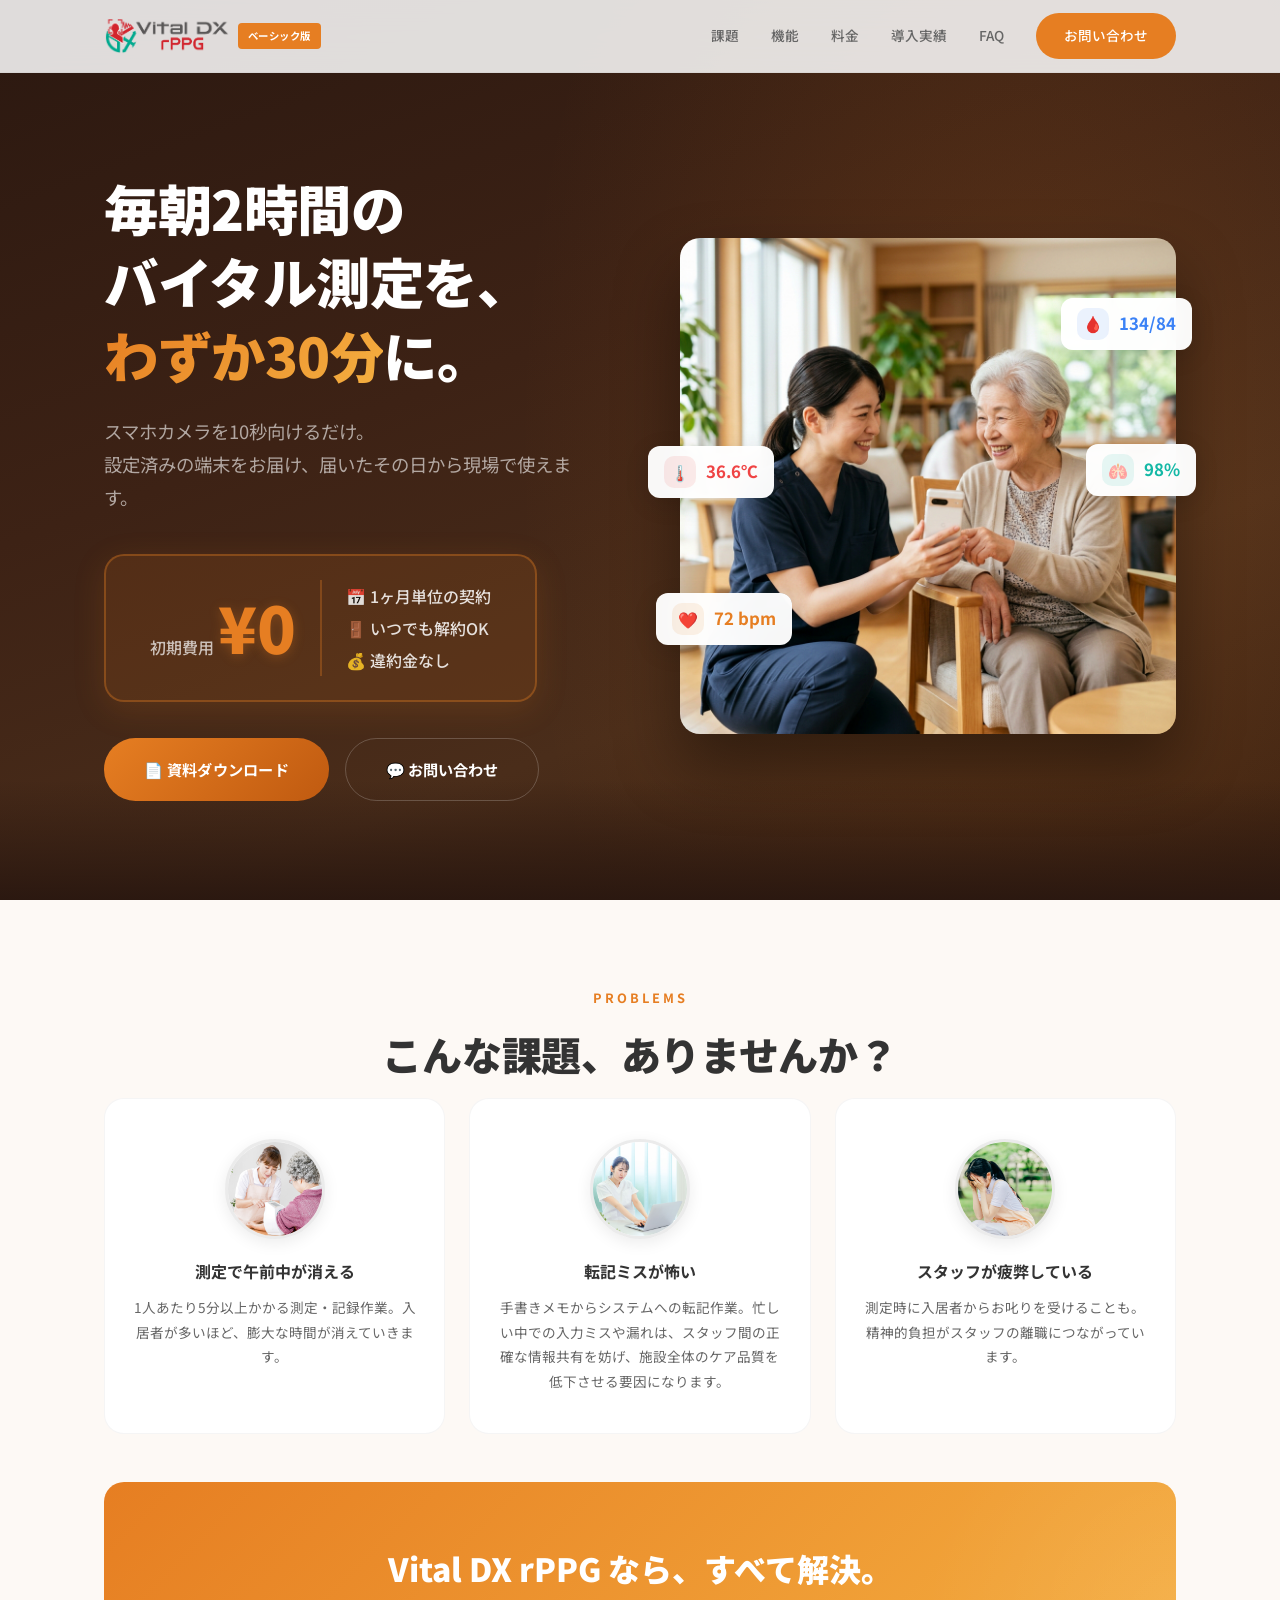
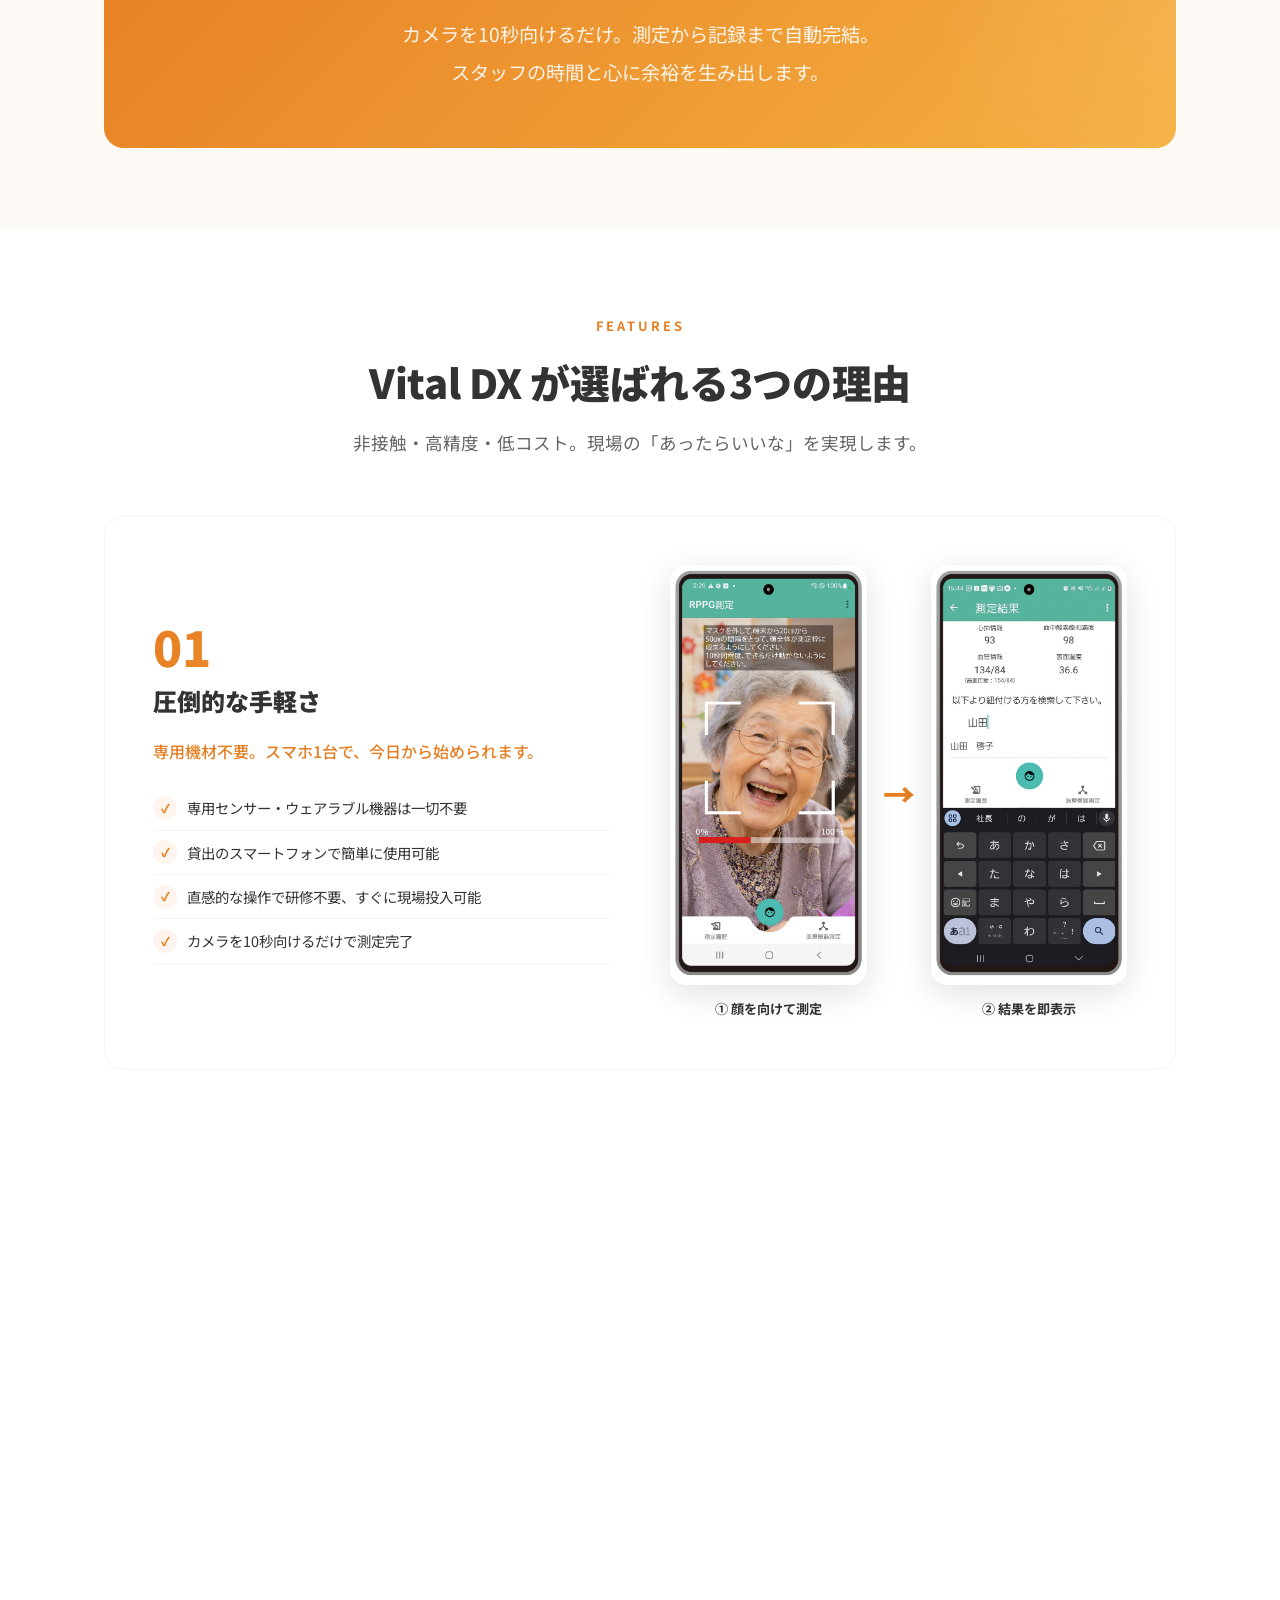
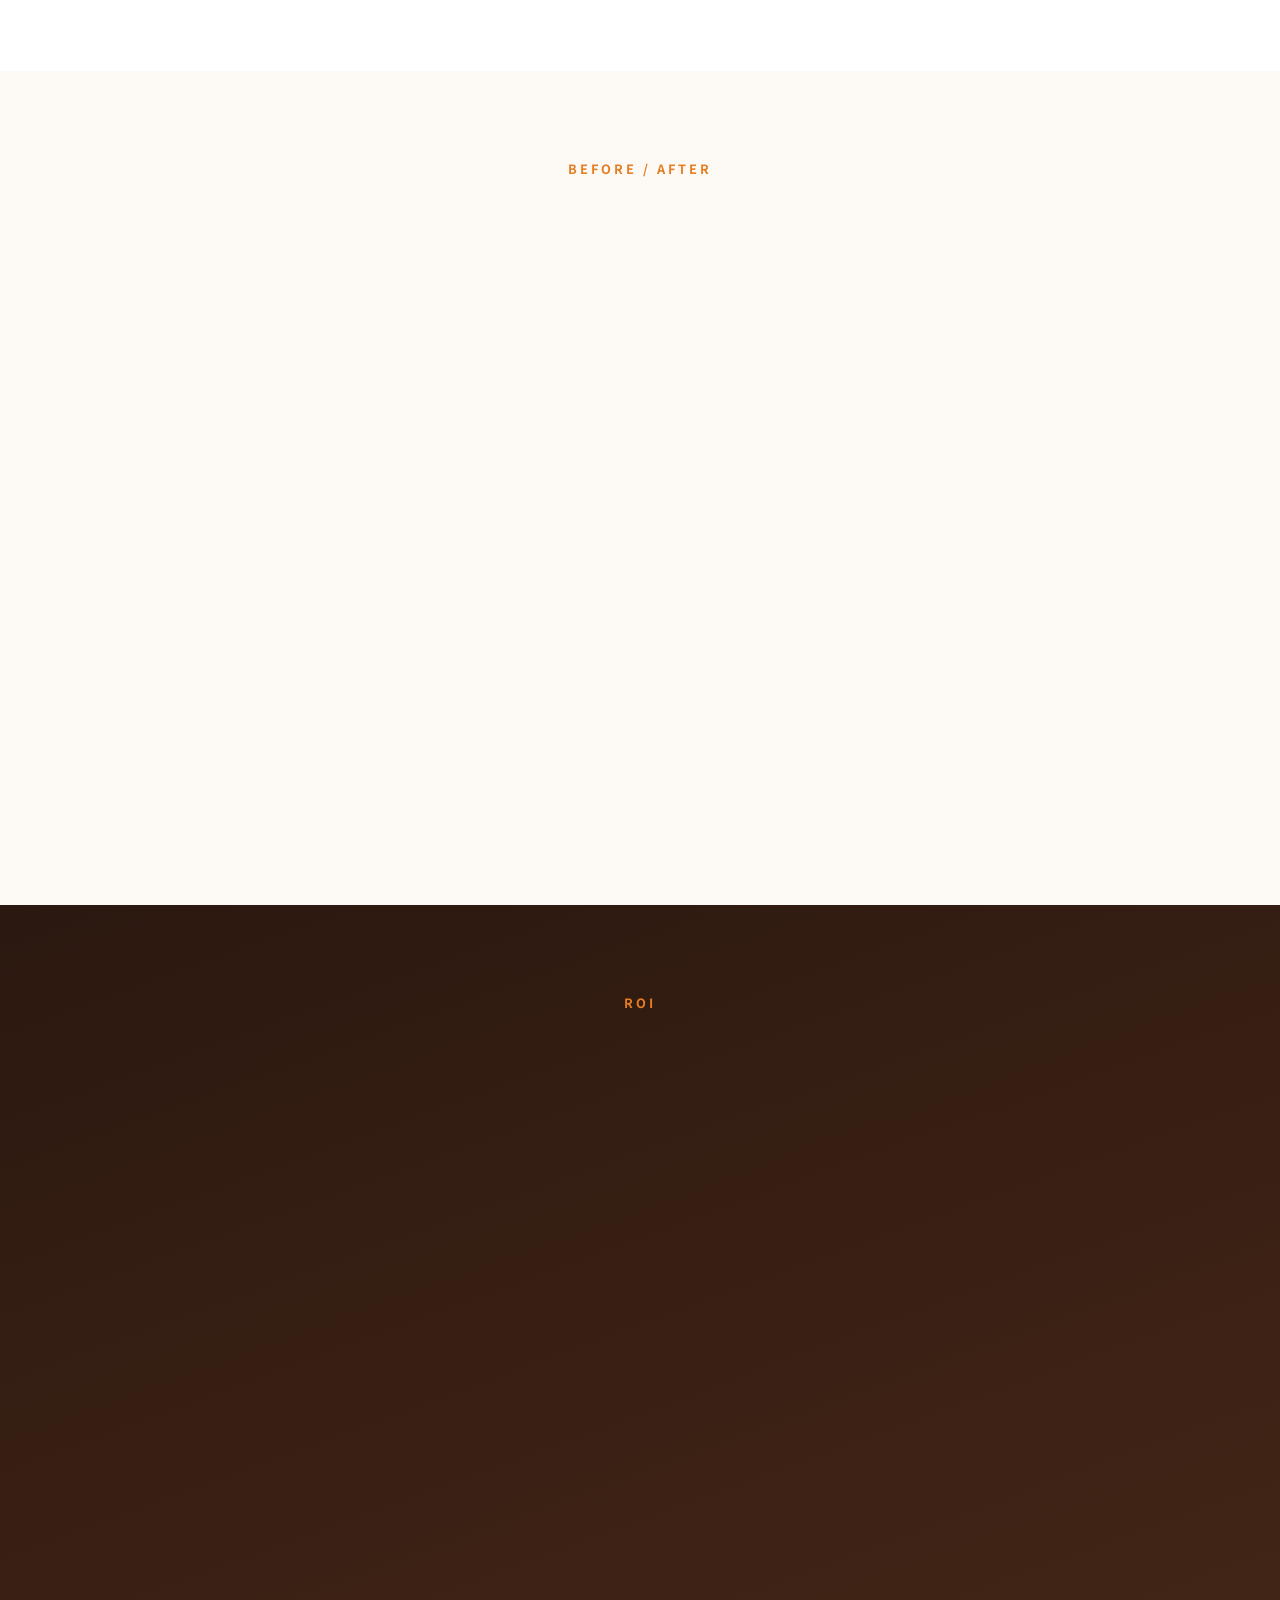
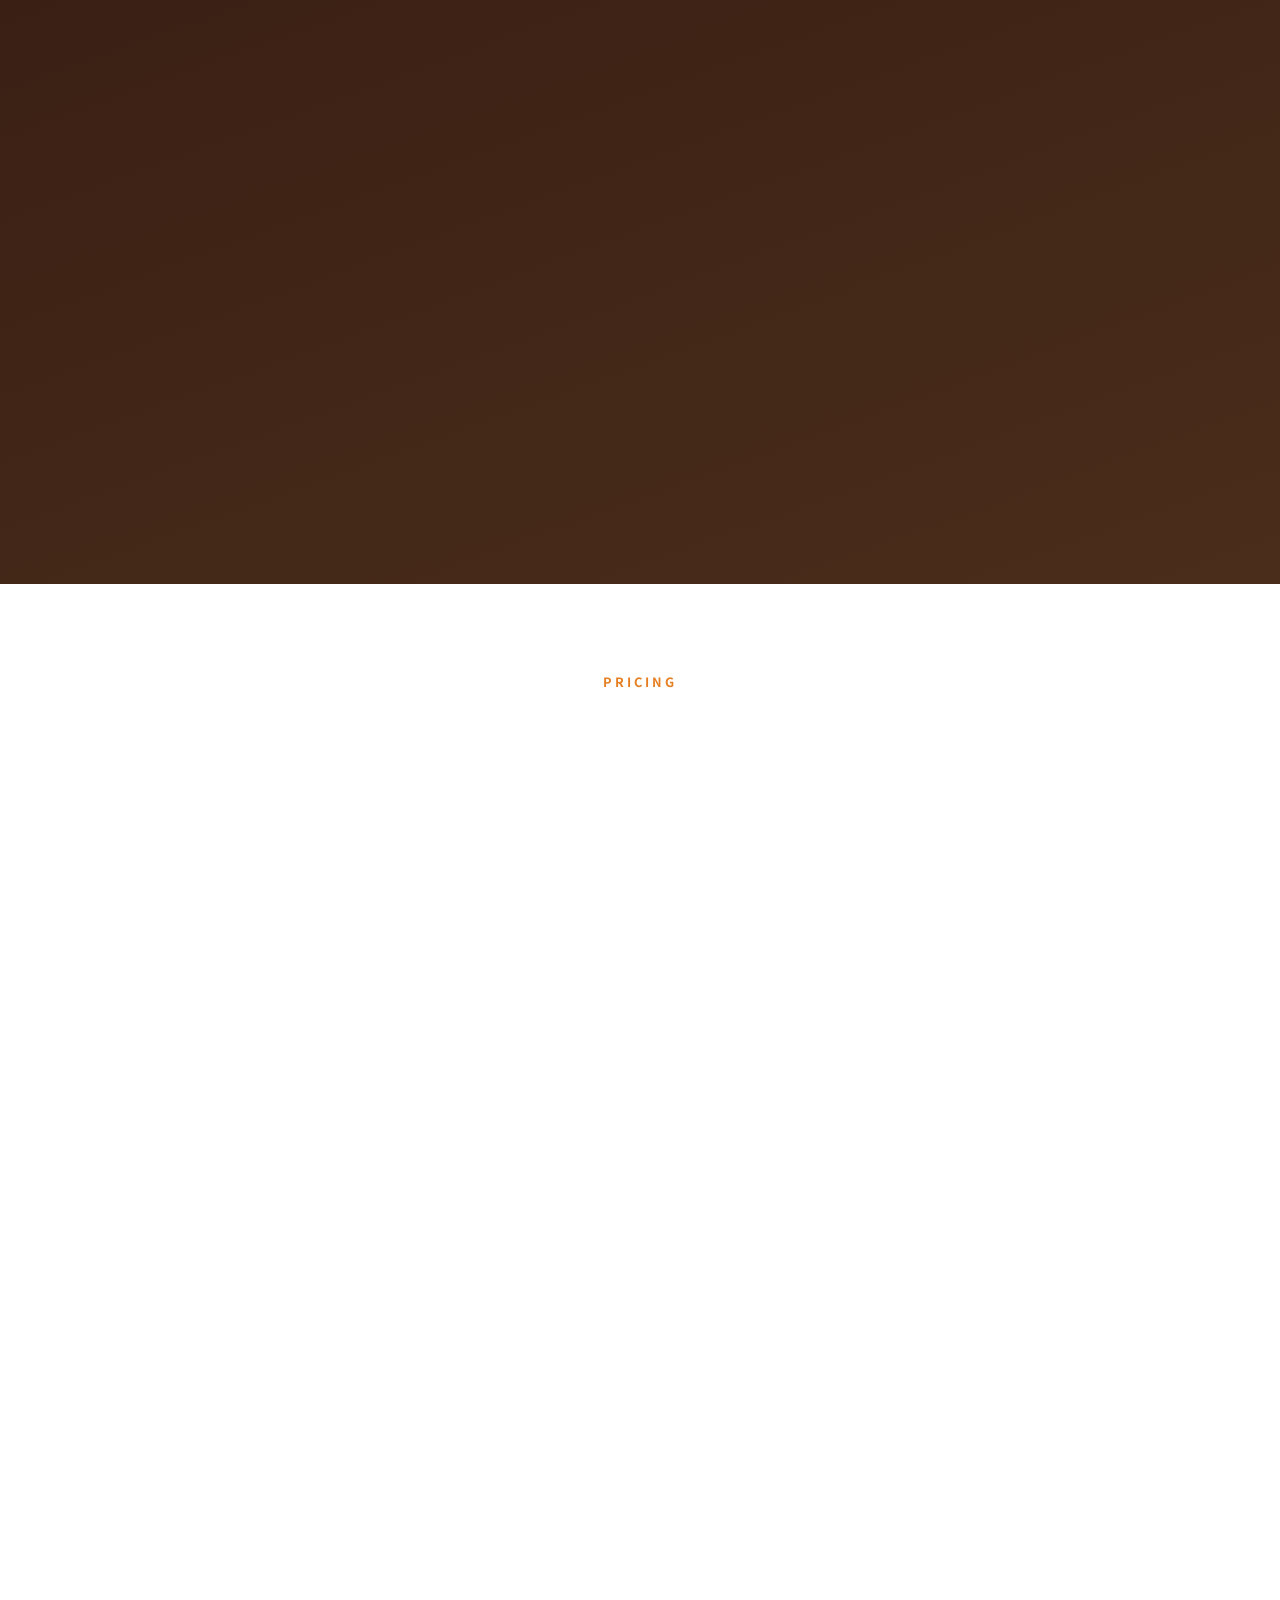
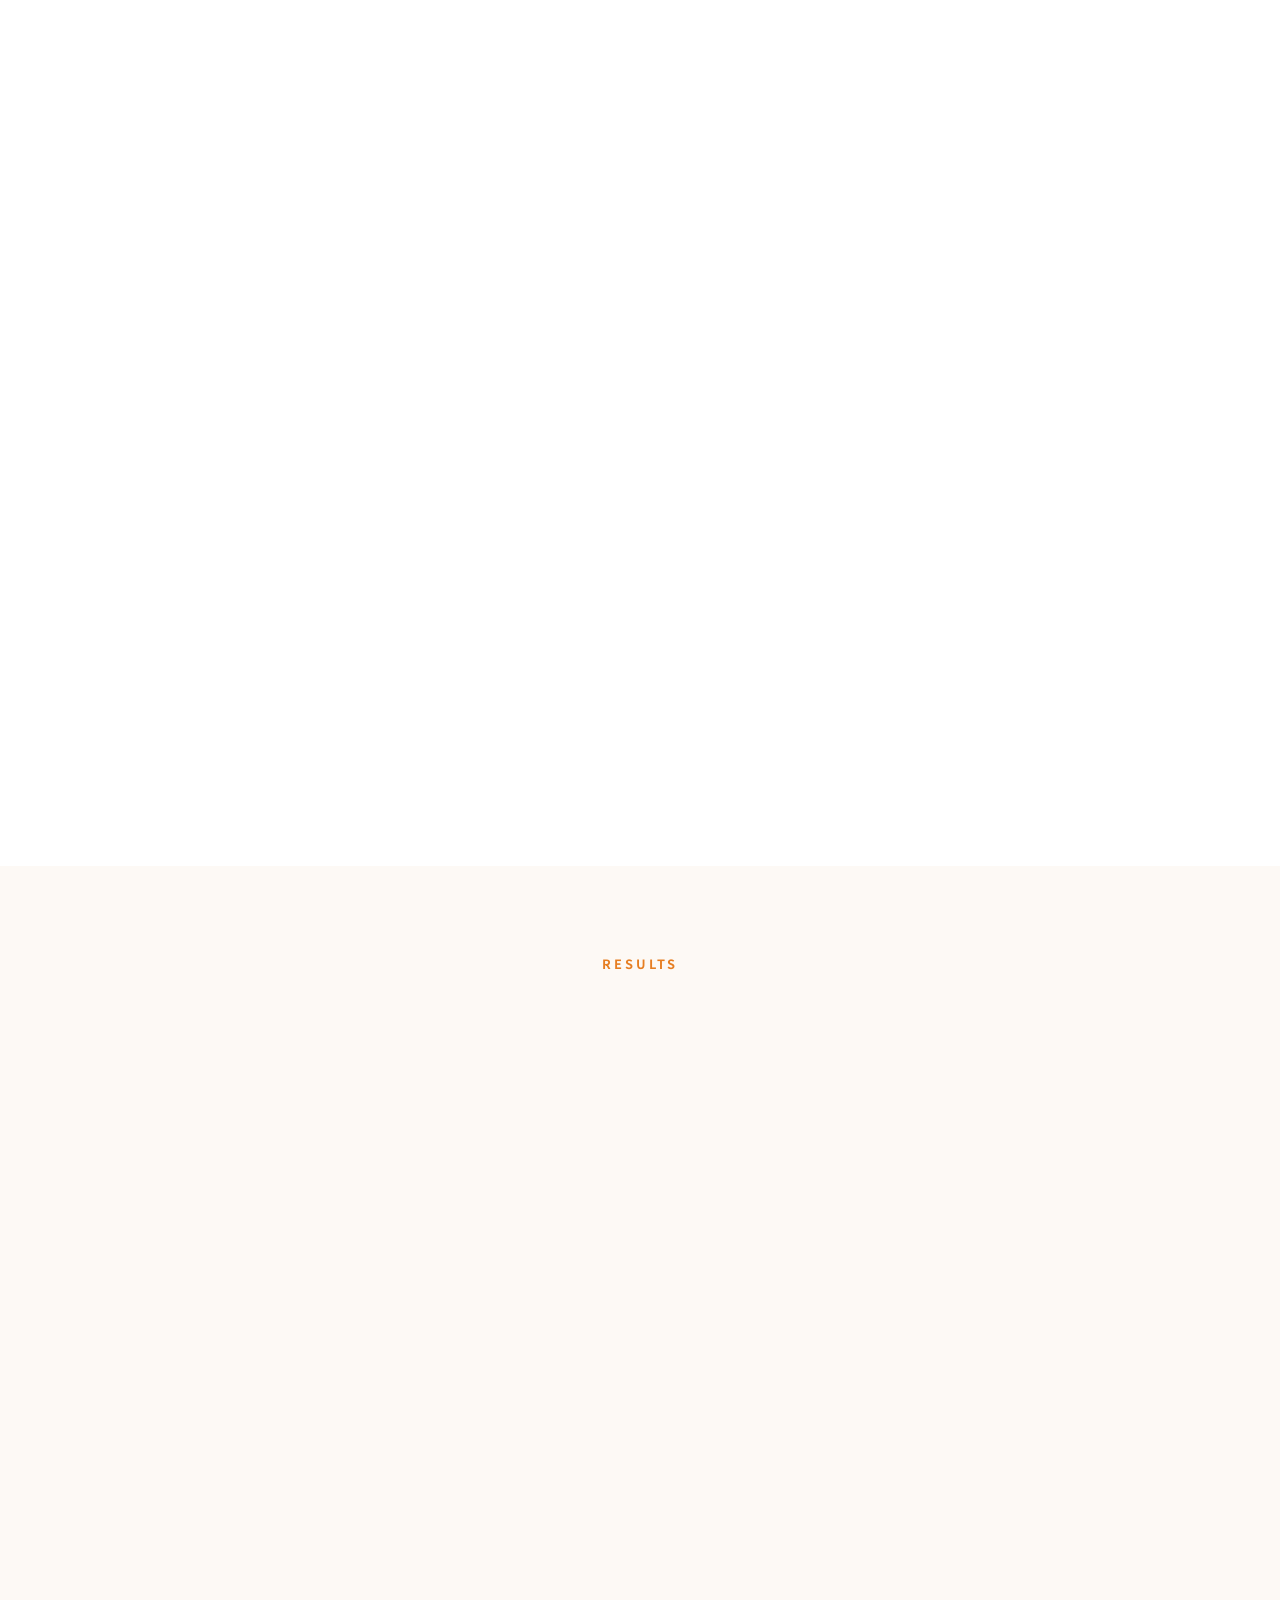
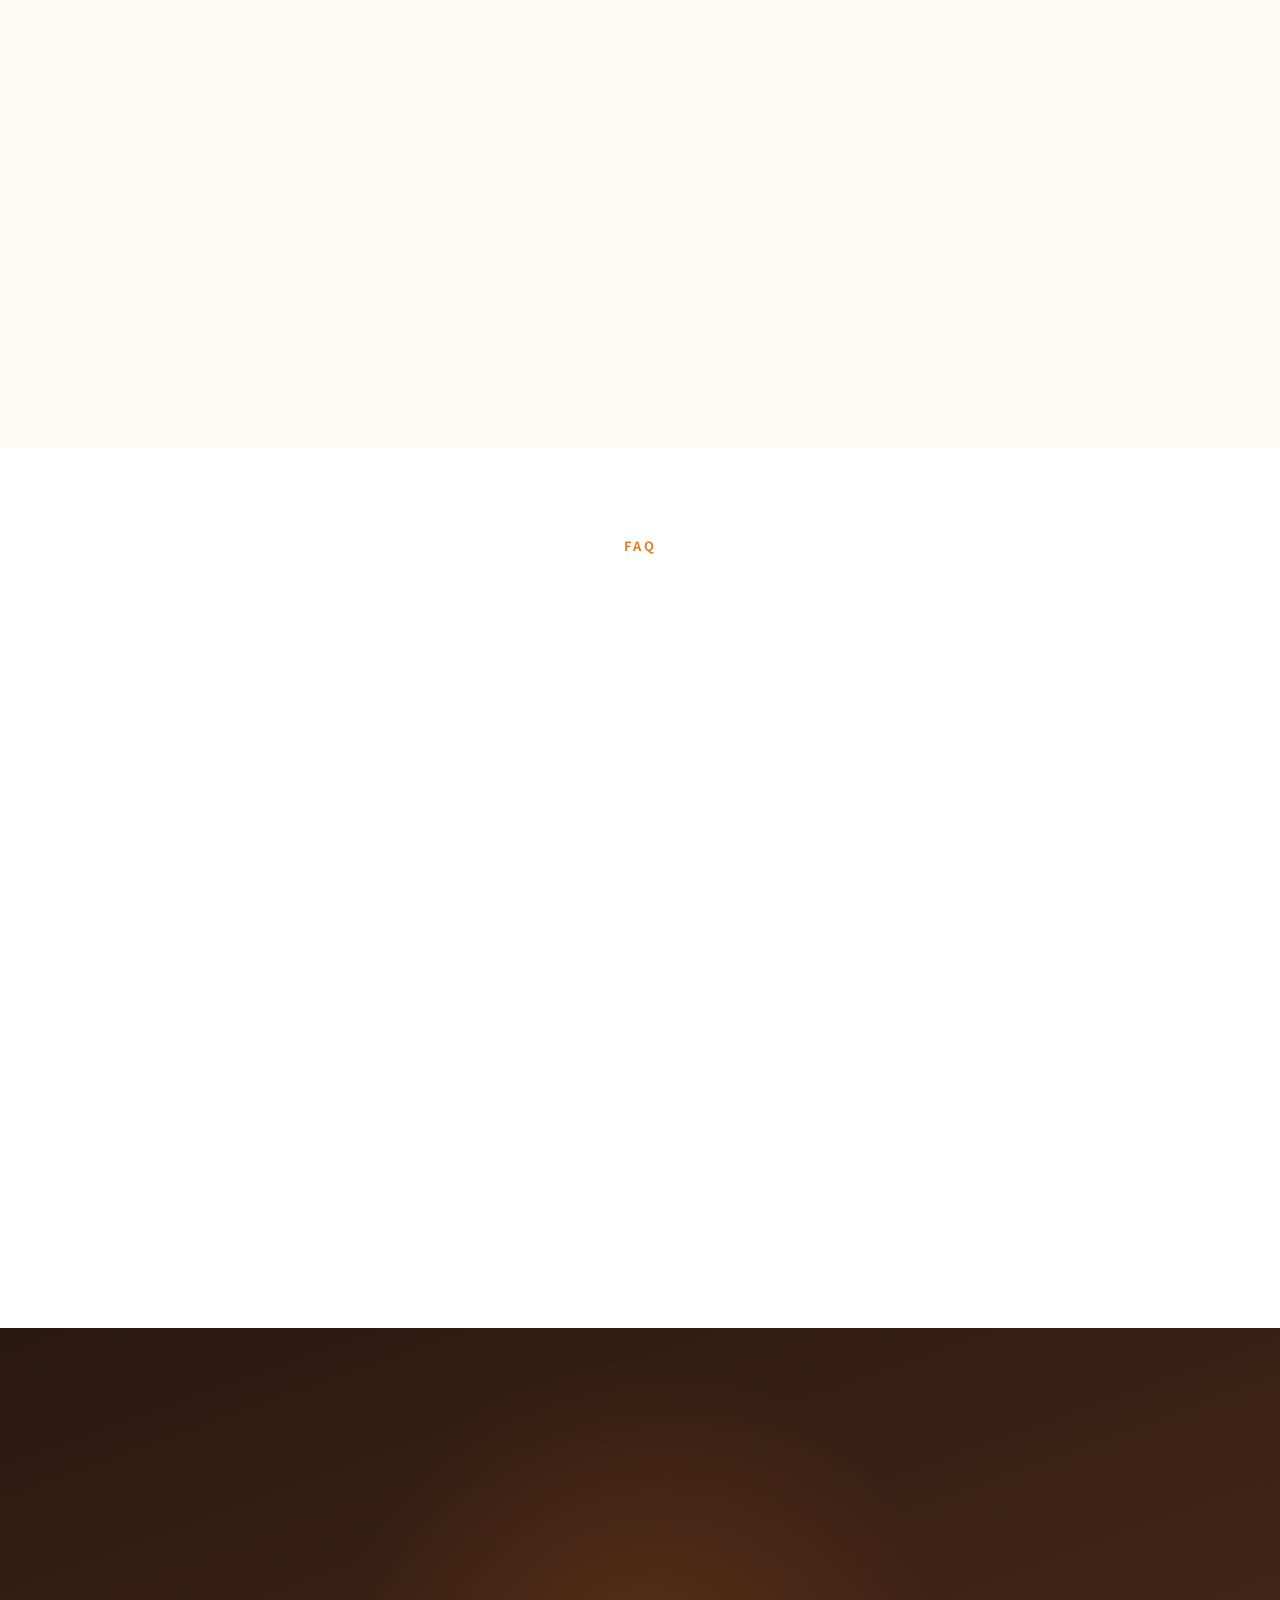
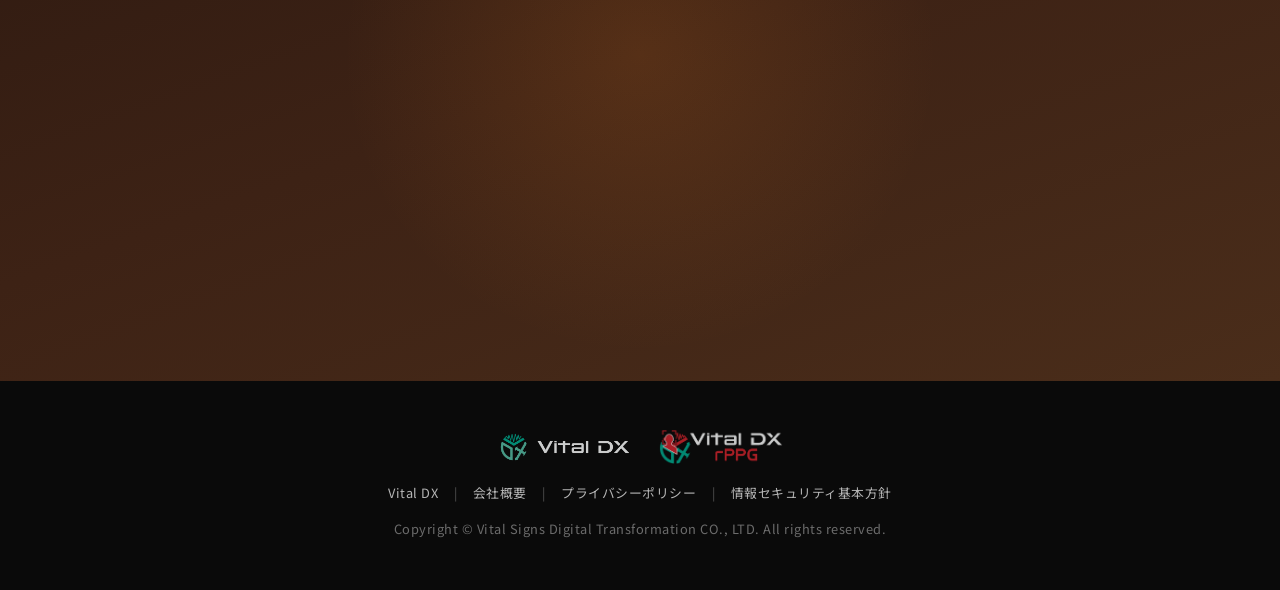
==== commit a8946bbe: "Update: form URLs, pricing details, campaign badge redesign" ====
--- a/campaign-aug/index.html
+++ b/campaign-aug/index.html
@@ -39,7 +39,7 @@
         <a href="#pricing">料金</a>
         <a href="#results">導入実績</a>
         <a href="#faq">FAQ</a>
-        <a href="https://forms.zohopublic.jp/vitaldx0/form/Untitled1/formperma/Fc3cBL9OxPFhltizhFcesuf-1lqNNftc95ltvo6Y7Xc"
+        <a href="https://vital-dx.com/crm_forms/basic-lp.html"
           class="btn-nav" target="_blank">お問い合わせ</a>
       </nav>
       <button class="hamburger" id="hamburger" aria-label="メニュー"><span></span><span></span><span></span></button>
@@ -52,9 +52,15 @@
         <div class="hero-content">
           <!-- ===== Campaign Badge in Hero ===== -->
           <div class="campaign-badge" id="campaignBadge">
-            <span class="campaign-badge-label">🎉 期間限定 SPECIAL OFFER</span>
-            <span class="campaign-badge-text">8月末まで、<strong>プレミアム版フル機能</strong>が<br>ベーシック価格で使える！</span>
-            <span class="campaign-badge-price">初期費用 <strong>¥0</strong> ＋ 月額 <strong>¥28,000</strong></span>
+            <div class="campaign-badge-top">
+              <span class="campaign-badge-label">🎉 期間限定</span>
+              <span class="campaign-badge-text">8月末まで、<strong>プレミアム版フル機能</strong>がベーシック価格で使える！</span>
+            </div>
+            <div class="campaign-badge-bottom">
+              <span class="campaign-badge-price">初期費用 <strong>¥0</strong></span>
+              <span class="campaign-badge-divider">+</span>
+              <span class="campaign-badge-price">月額 <strong>¥28,000</strong></span>
+            </div>
           </div>
 
           <h1>毎朝2時間の<br>バイタル測定を、<br><em>わずか30分</em>に。</h1>
@@ -71,7 +77,7 @@
           </div>
           <div class="hero-cta">
             <a href="../資料/vdxチラシ(軽).pdf" class="btn-primary" target="_blank">📄 資料ダウンロード</a>
-            <a href="https://forms.zohopublic.jp/vitaldx0/form/Untitled1/formperma/Fc3cBL9OxPFhltizhFcesuf-1lqNNftc95ltvo6Y7Xc"
+            <a href="https://vital-dx.com/crm_forms/basic-lp.html"
               class="btn-secondary" target="_blank">💬 お問い合わせ</a>
           </div>
         </div>
@@ -408,14 +414,15 @@
             <li class="disabled">介護記録ソフト連携<span class="option-tag">オプション</span></li>
             <li class="disabled">異常時通知（LINE等）<span class="option-tag">オプション</span></li>
             <li class="disabled">CSVダウンロード<span class="option-tag">オプション</span></li>
-            <li class="disabled">データ保存・測定回数<span class="limit-tag">上限あり</span></li>
+            <li class="disabled">データ保存<span class="limit-tag">保存期限3か月</span></li>
+            <li class="disabled">測定回数<span class="limit-tag">1日30回まで</span></li>
             <li class="disabled">月末レポート郵送<span class="option-tag" style="background:#0d9488;color:#fff;">プレミアム版限定</span>
             </li>
           </ul>
           <div class="contract-note basic-note">
             <p>🔓 年間縛りなし ｜ 📅 1ヶ月単位 ｜ 🚪 いつでも解約OK ｜ 💰 違約金なし</p>
           </div>
-          <a href="https://forms.zohopublic.jp/vitaldx0/form/Untitled1/formperma/Fc3cBL9OxPFhltizhFcesuf-1lqNNftc95ltvo6Y7Xc"
+          <a href="https://vital-dx.com/crm_forms/basic-lp.html"
             class="btn-primary" target="_blank">お問い合わせ →</a>
         </div>
         <div class="price-card premium fade-in">
@@ -425,15 +432,14 @@
           <p class="subtitle">導入支援・全機能標準付帯</p>
           <div class="price campaign-price-highlight">
             <span class="price-original">¥700,000</span>
-            <span class="price-campaign">¥0</span><small> / 初期費用</small>
+            <div class="campaign-price-row"><span class="price-campaign">¥0</span><small> / 初期費用</small></div>
           </div>
           <p class="monthly campaign-monthly-highlight">
             <span class="monthly-original">月額 応相談</span>
-            <span class="monthly-campaign">月額 ¥28,000</span>
-            <small style="font-weight:400;color:var(--text-light)"> /ライセンス</small>
+            <span class="campaign-monthly-row"><span class="monthly-campaign">月額 ¥28,000</span><small style="font-weight:400;color:var(--text-light)"> /ライセンス</small></span>
           </p>
-          <p style="font-size:9px;color:#ef4444;margin-top:-20px;margin-bottom:16px;font-weight:700;">
-            ※8月末までの期間限定価格です。</p>
+          <p style="font-size:9px;color:#ef4444;margin-top:-20px;margin-bottom:16px;font-weight:700;text-align:left;">
+            ※8月末までの期間限定価格です。キャンペーン期間終了後はベーシック版へ自動的に切り替わります。</p>
           <ul>
             <li>非接触バイタル測定（フル機能）</li>
             <li class="highlight-feature">専任担当によるVIP導入支援</li>
@@ -449,8 +455,9 @@
           </ul>
           <div class="contract-note premium-note campaign-note">
             <p>🔥 8月末まで限定！ベーシック価格で全機能が使える ｜ 📅 1ヶ月単位 ｜ 🚪 いつでも解約OK</p>
-          </div>
-          <a href="https://forms.zohopublic.jp/vitaldx0/form/Untitled1/formperma/Fc3cBL9OxPFhltizhFcesuf-1lqNNftc95ltvo6Y7Xc"
+            <p style="font-size:10px;color:var(--text-light);margin-top:4px;text-align:left;">※キャンペーン期間終了後は、ベーシック版（月額¥28,000）へ自動的に切り替わります。プレミアム版の継続をご希望の場合は別途ご相談ください。</p>
+          </div>
+          <a href="https://vital-dx.com/crm_forms/mainhp.html"
             class="btn-primary campaign-premium-btn" target="_blank">🔥 キャンペーン価格で申し込む →</a>
         </div>
       </div>
@@ -673,7 +680,7 @@
       <div class="cta-buttons fade-in">
         <a href="../資料/vdxチラシ(軽).pdf" class="btn-primary" style="font-size:1.05rem;padding:20px 52px" target="_blank">📄
           資料ダウンロード</a>
-        <a href="https://forms.zohopublic.jp/vitaldx0/form/Untitled1/formperma/Fc3cBL9OxPFhltizhFcesuf-1lqNNftc95ltvo6Y7Xc"
+        <a href="https://vital-dx.com/crm_forms/basic-lp.html"
           class="btn-secondary" style="font-size:1.05rem;padding:20px 52px" target="_blank">💬 今すぐ相談する</a>
       </div>
     </div>
--- a/campaign-aug/styles.css
+++ b/campaign-aug/styles.css
@@ -2169,11 +2169,11 @@
 .campaign-badge {
     display: inline-flex;
     flex-direction: column;
-    gap: 6px;
-    padding: 20px 28px;
-    border-radius: 16px;
-    background: linear-gradient(135deg, rgba(218, 165, 32, .15), rgba(245, 200, 66, .1));
-    border: 2px solid rgba(218, 165, 32, .4);
+    gap: 10px;
+    padding: 16px 24px;
+    border-radius: 14px;
+    background: linear-gradient(135deg, rgba(218, 165, 32, .12), rgba(245, 200, 66, .08));
+    border: 1.5px solid rgba(218, 165, 32, .35);
     margin-bottom: 28px;
     position: relative;
     overflow: hidden;
@@ -2201,25 +2201,46 @@
     100% { transform: translateX(100%) rotate(45deg) }
 }
 
+.campaign-badge-top {
+    display: flex;
+    align-items: center;
+    gap: 10px;
+    position: relative;
+    flex-wrap: wrap
+}
+
 .campaign-badge-label {
-    font-size: .7rem;
+    font-size: .68rem;
     font-weight: 800;
-    letter-spacing: 2px;
-    color: #ffd700;
-    text-transform: uppercase;
-    position: relative
+    letter-spacing: 1px;
+    color: #1a0a00;
+    background: linear-gradient(135deg, #ffd700, #f5c842);
+    padding: 3px 10px;
+    border-radius: 100px;
+    white-space: nowrap;
+    flex-shrink: 0
 }
 
 .campaign-badge-text {
-    font-size: .95rem;
+    font-size: .88rem;
     color: rgba(255, 255, 255, .9);
-    line-height: 1.6;
+    line-height: 1.5;
     position: relative
 }
 
 .campaign-badge-text strong {
     color: #ffd700;
     font-weight: 800
+}
+
+.campaign-badge-bottom {
+    display: flex;
+    align-items: baseline;
+    justify-content: center;
+    gap: 8px;
+    position: relative;
+    padding-top: 8px;
+    border-top: 1px solid rgba(218, 165, 32, .2)
 }
 
 .campaign-badge-price {
@@ -2232,6 +2253,13 @@
     color: #ffd700;
     font-size: 1.1rem;
     font-weight: 900
+}
+
+.campaign-badge-divider {
+    color: rgba(255, 255, 255, .35);
+    font-size: .8rem;
+    font-weight: 600;
+    position: relative
 }
 
 /* --- Pricing Card Campaign Styles --- */
@@ -2270,6 +2298,13 @@
     gap: 4px
 }
 
+.campaign-price-row {
+    display: flex;
+    align-items: baseline;
+    justify-content: center;
+    gap: 4px
+}
+
 .price-original {
     font-size: 1.2rem;
     font-weight: 600;
@@ -2291,6 +2326,13 @@
     flex-direction: column;
     align-items: center;
     gap: 2px
+}
+
+.campaign-monthly-row {
+    display: flex;
+    align-items: baseline;
+    justify-content: center;
+    gap: 4px
 }
 
 .monthly-original {
@@ -2481,7 +2523,9 @@
     }
 
     .campaign-price-highlight {
-        flex-direction: column
+        flex-direction: row;
+        flex-wrap: wrap;
+        justify-content: center
     }
 
     .cta-cd-num {
